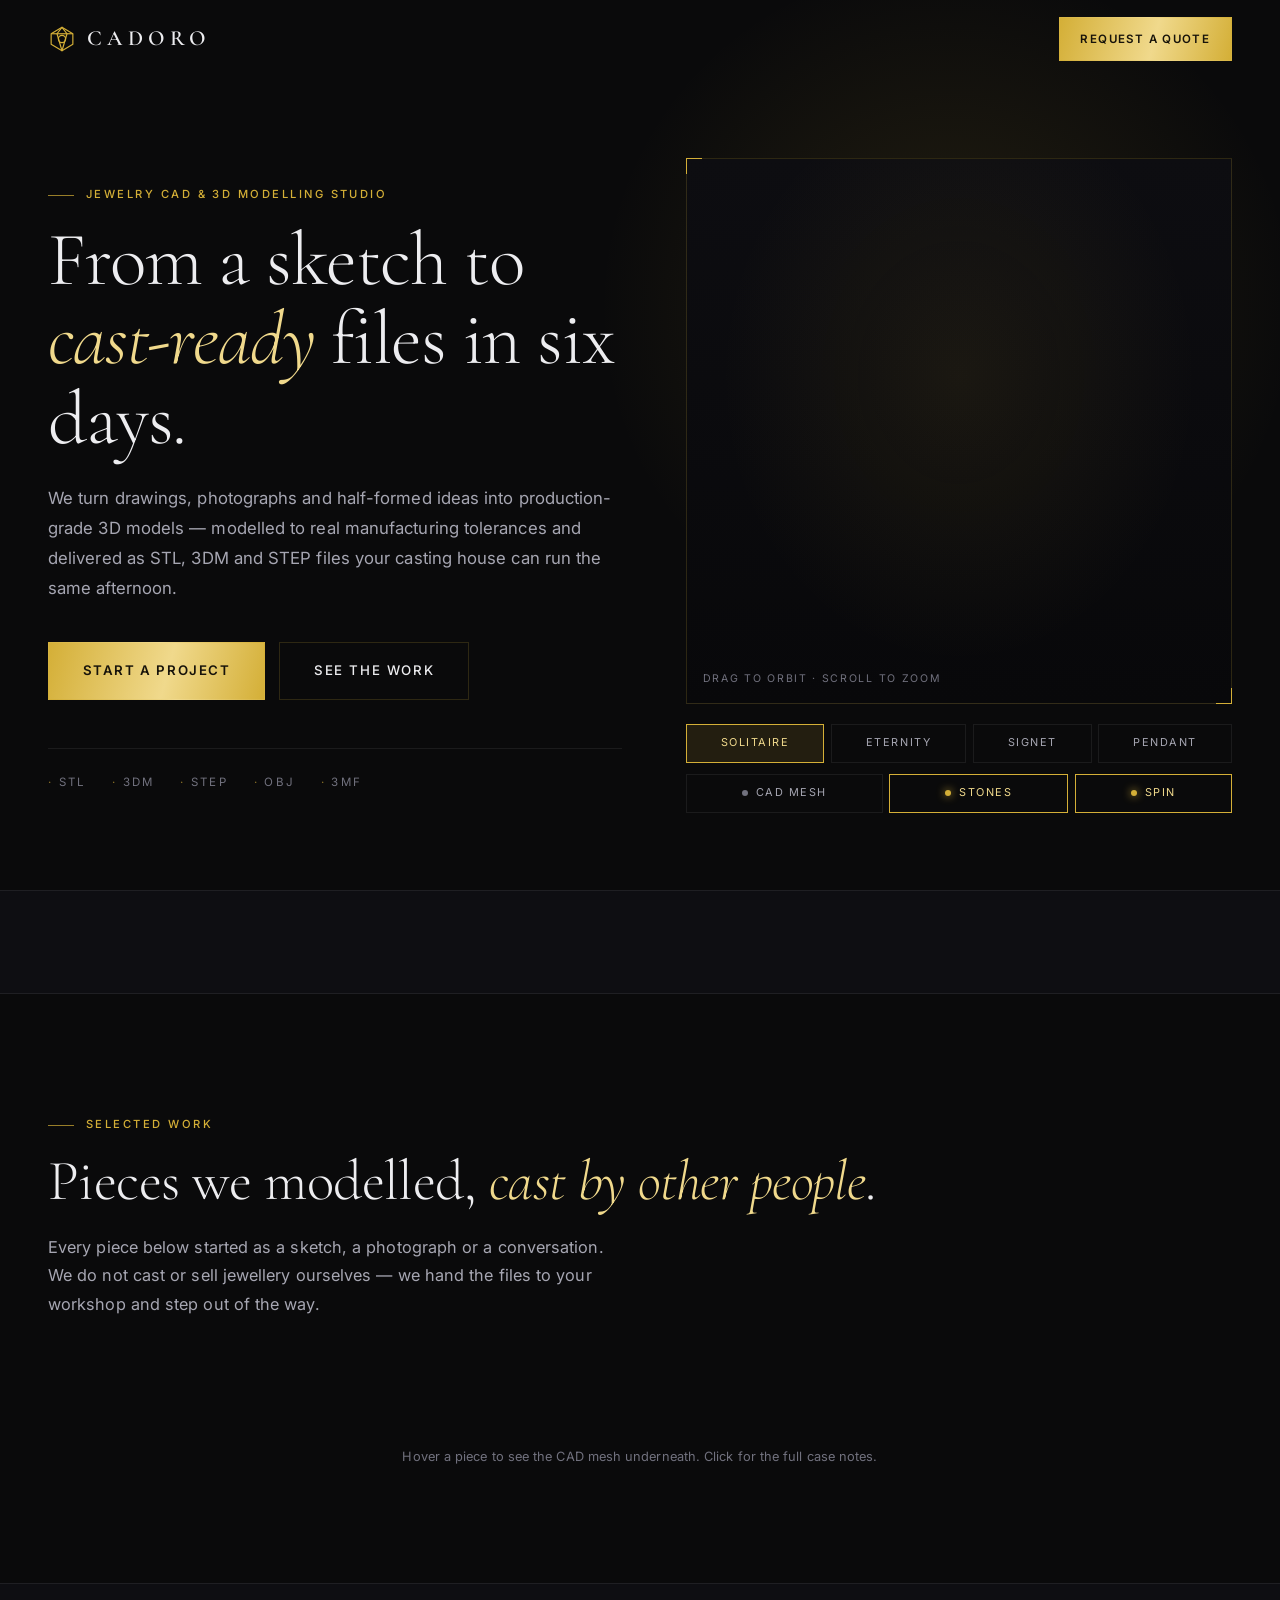
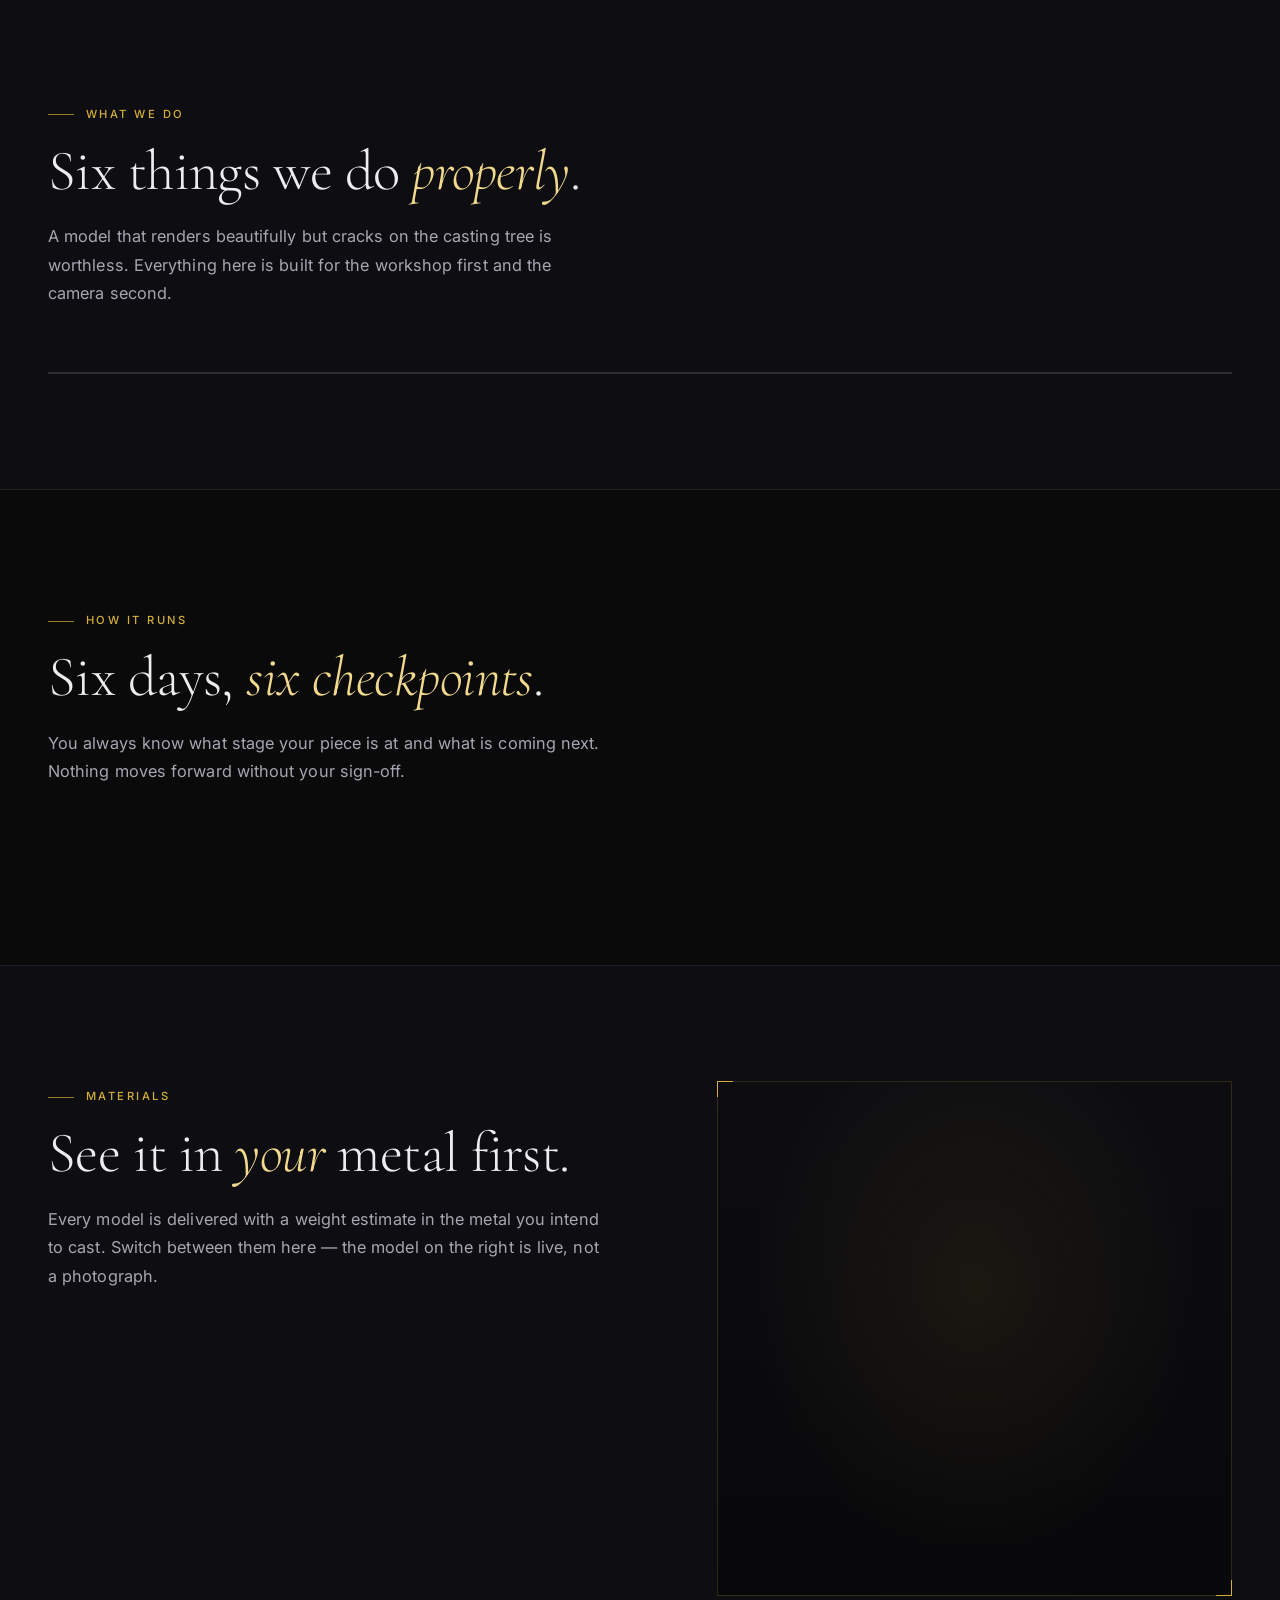
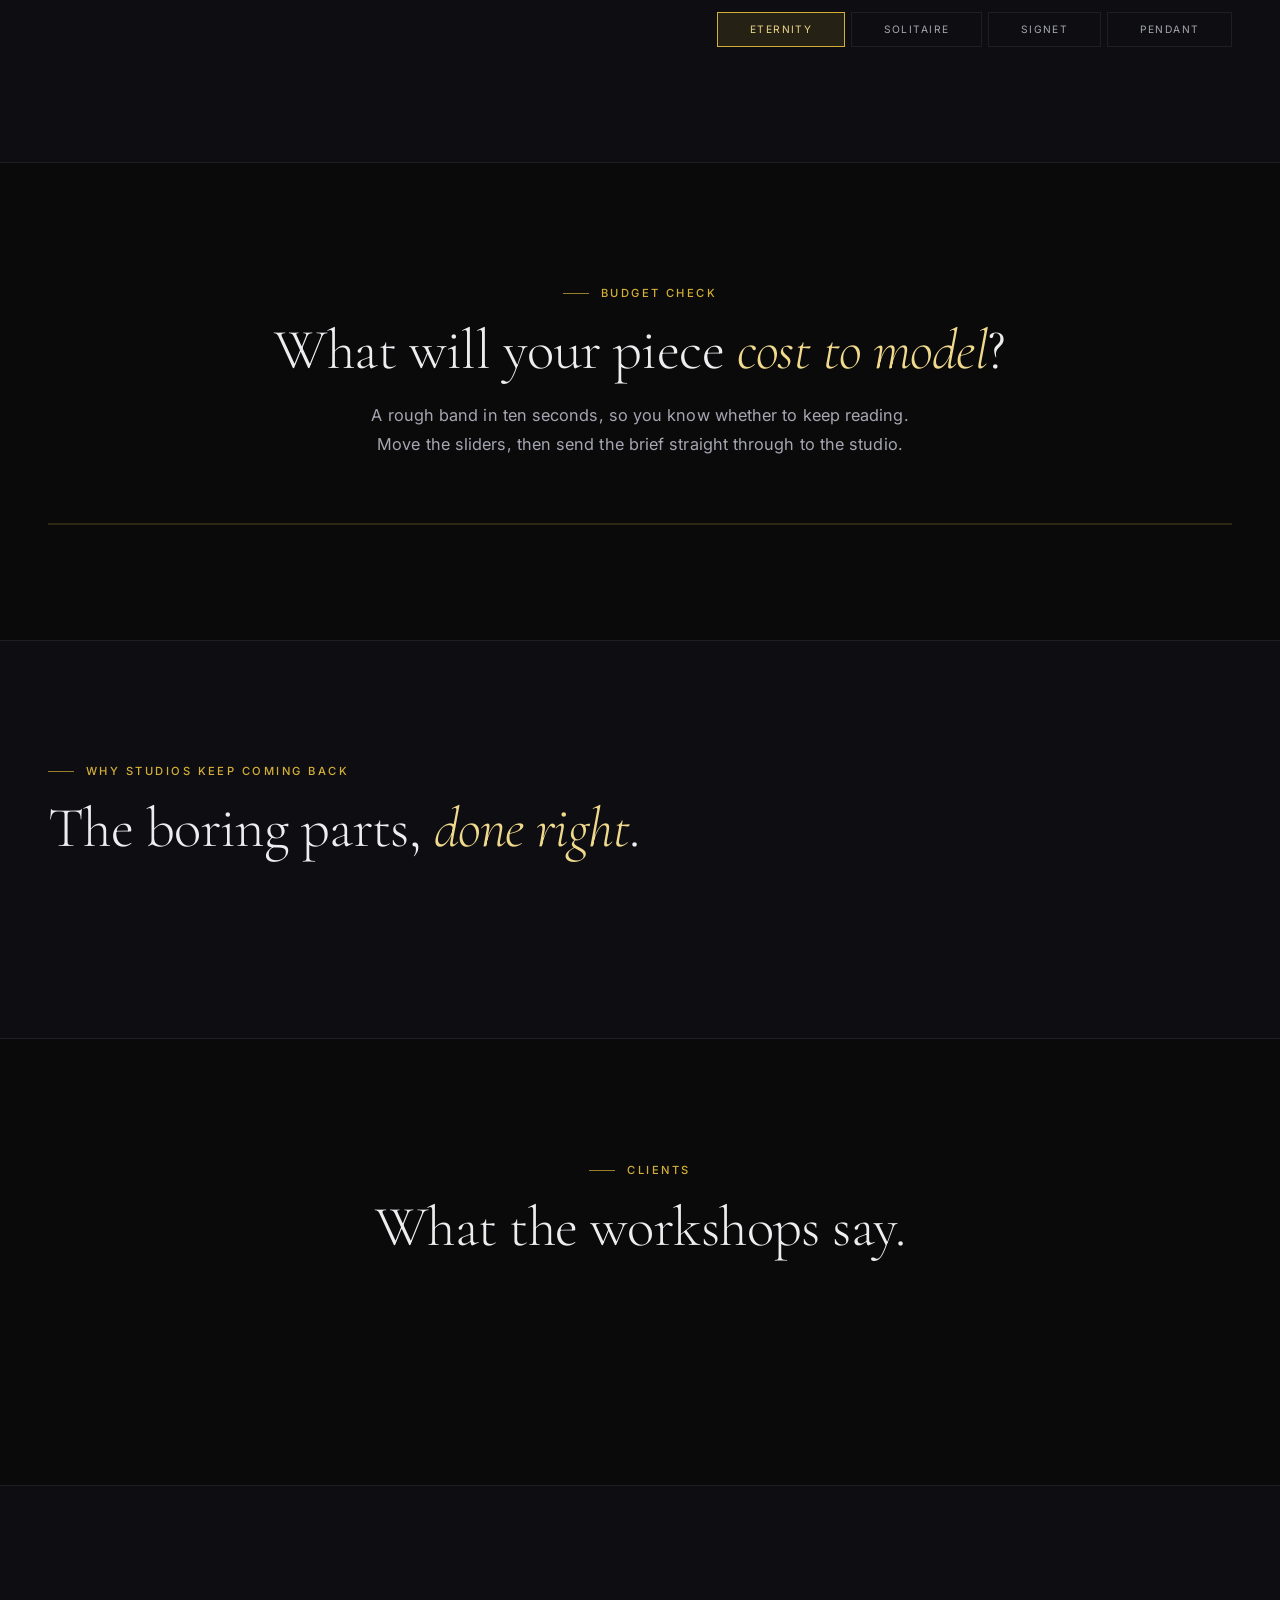
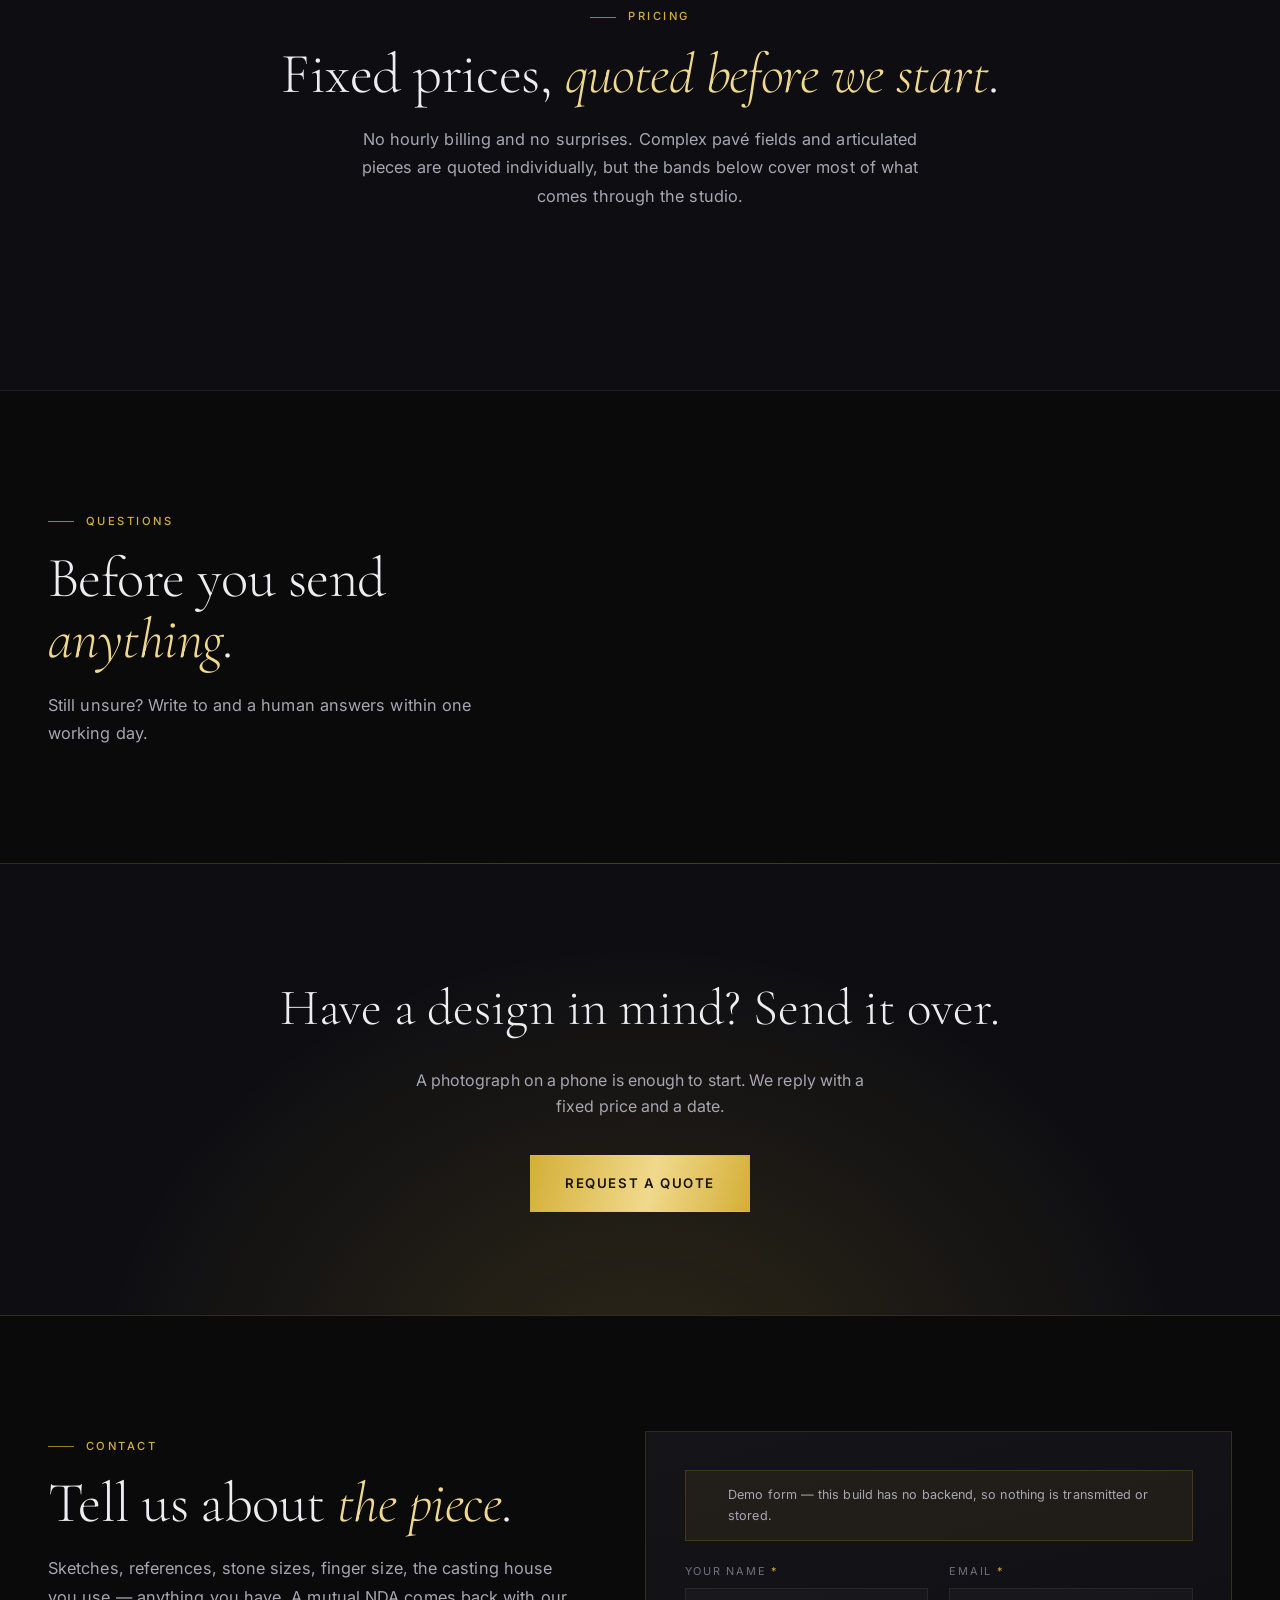
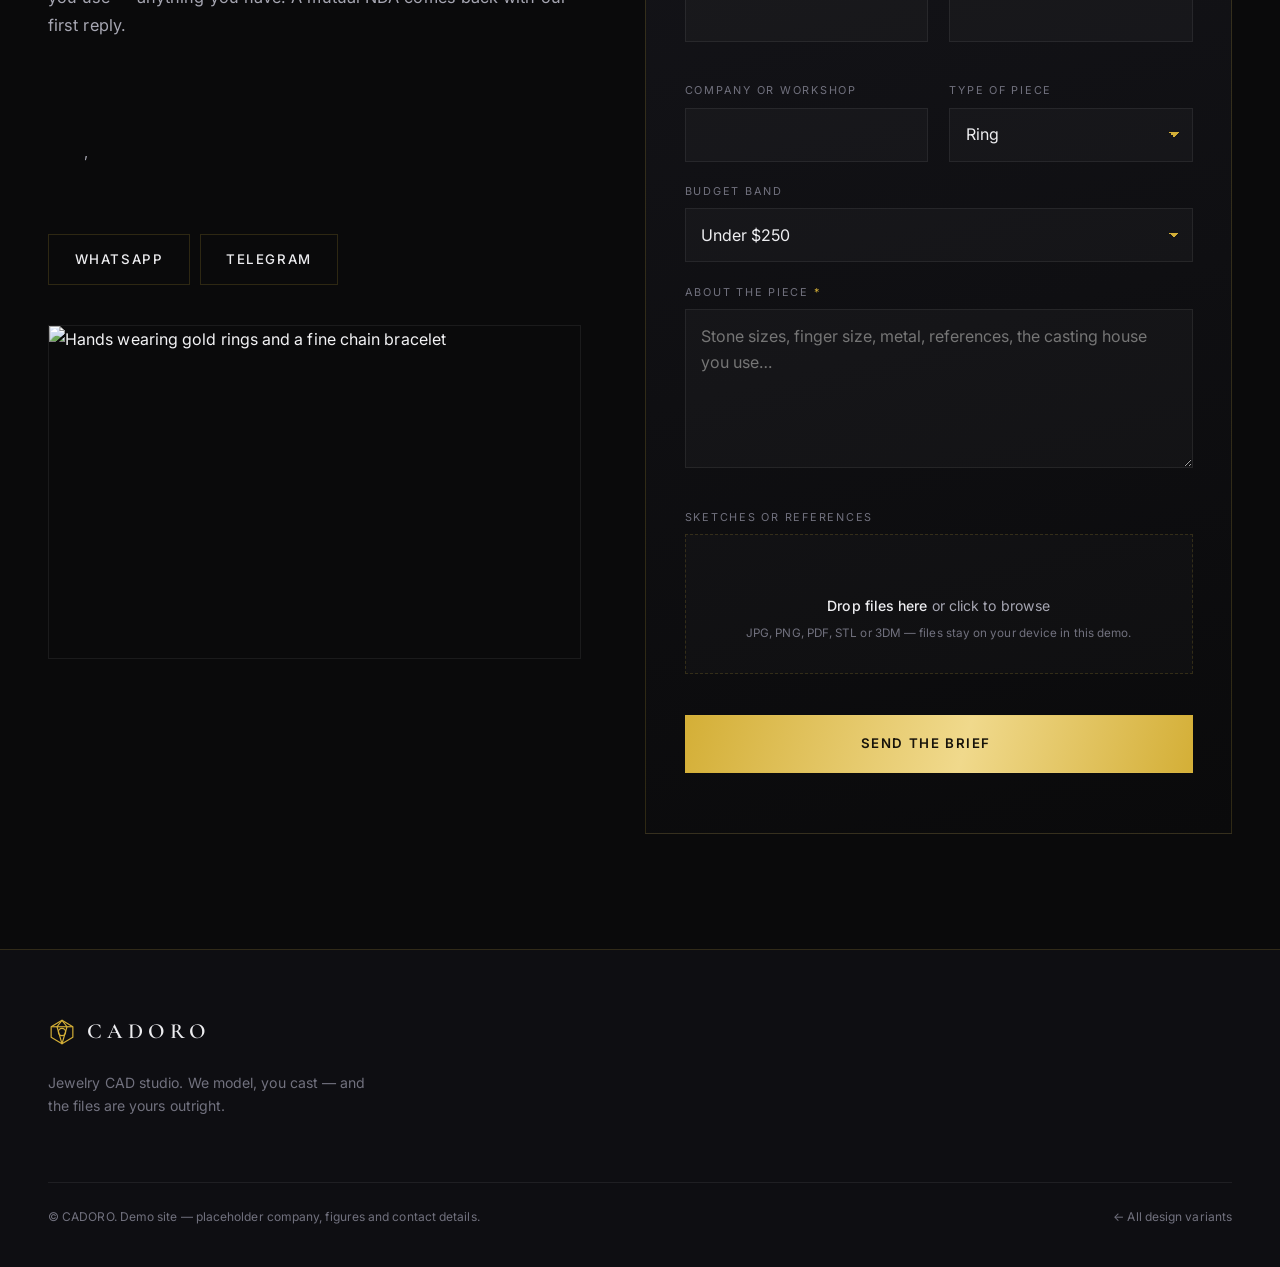
==== v1-dark-luxury/index.html @ 6911a093 "Add initial HTML structure and JavaScript for CADORO jewelry CAD studio site - Created index.html wi" ====
<!doctype html>
<html lang="en">
<head>
<meta charset="utf-8">
<meta name="viewport" content="width=device-width, initial-scale=1">
<title>CADORO — Jewelry CAD Studio | From sketch to cast-ready</title>
<meta name="description" content="CADORO is a jewelry CAD and 3D modelling studio. We turn sketches, photographs and ideas into production-grade models delivered as STL, 3DM and STEP files your casting house can run the same day.">
<meta name="theme-color" content="#0a0a0b">

<meta property="og:type" content="website">
<meta property="og:title" content="CADORO — Jewelry CAD Studio">
<meta property="og:description" content="Production-grade jewelry 3D models delivered as STL, 3DM and STEP. First render in 48 hours.">
<meta property="og:image" content="https://images.unsplash.com/photo-1605100804763-247f67b3557e?auto=format&fit=crop&w=1200&q=80">
<meta name="twitter:card" content="summary_large_image">

<link rel="preconnect" href="https://fonts.googleapis.com">
<link rel="preconnect" href="https://fonts.gstatic.com" crossorigin>
<link rel="preconnect" href="https://images.unsplash.com">
<link href="https://fonts.googleapis.com/css2?family=Cormorant+Garamond:ital,wght@0,300;0,400;0,600;1,400&family=Inter:wght@300;400;500;600&display=swap" rel="stylesheet">
<link rel="stylesheet" href="https://cdn.jsdelivr.net/npm/swiper@11.1.14/swiper-bundle.min.css">
<link rel="stylesheet" href="css/style.css">
<link rel="icon" href="data:image/svg+xml,<svg xmlns='http://www.w3.org/2000/svg' viewBox='0 0 32 32'><text y='26' font-size='26'>%F0%9F%92%8E</text></svg>">

<script type="importmap">
{ "imports": {
    "three": "https://cdn.jsdelivr.net/npm/three@0.169.0/build/three.module.js",
    "three/addons/": "https://cdn.jsdelivr.net/npm/three@0.169.0/examples/jsm/"
} }
</script>

<script type="application/ld+json">
{
  "@context": "https://schema.org",
  "@type": "Organization",
  "name": "CADORO",
  "description": "Jewelry CAD and 3D modelling studio producing cast-ready models for jewellers, brands and casting houses.",
  "foundingDate": "2016",
  "email": "studio@cadoro.example",
  "telephone": "+1-555-018-4420",
  "address": { "@type": "PostalAddress", "streetAddress": "Studio 4, 118 Goldsmith Row", "addressLocality": "Lisbon", "addressCountry": "PT" },
  "makesOffer": {
    "@type": "Offer",
    "itemOffered": {
      "@type": "Service",
      "name": "Jewelry CAD modelling",
      "serviceType": "3D modelling for jewellery manufacturing"
    }
  }
}
</script>
</head>
<body id="top">

<div class="preloader" aria-hidden="true">
  <div class="preloader-mark">
    <svg viewBox="0 0 32 32" aria-hidden="true"><use href="#gem-mark"></use></svg>
    <span>CADORO</span>
  </div>
</div>

<svg width="0" height="0" style="position:absolute" aria-hidden="true">
  <symbol id="gem-mark" viewBox="0 0 32 32" fill="none" stroke="currentColor" stroke-width="1.35" stroke-linejoin="round">
    <path d="M16 2.6 28.4 10v12L16 29.4 3.6 22V10Z"/>
    <path d="M16 2.6 21.7 10 16 29.4 10.3 10Z"/>
    <path d="M3.6 10h24.8"/>
    <circle cx="16" cy="16" r="4.15"/>
  </symbol>
</svg>

<a class="skip-link" href="#work">Skip to work</a>

<!-- ══════════════════════════════════════════════ header ── -->
<header class="site-header">
  <div class="shell header-inner">
    <a class="logo" href="#top" aria-label="CADORO — home">
      <svg class="logo-mark" viewBox="0 0 32 32" aria-hidden="true"><use href="#gem-mark"></use></svg>
      <span class="logo-text">CADORO</span>
    </a>
    <nav class="nav" data-render="nav" aria-label="Primary"></nav>
    <a class="btn btn--primary header-cta" href="#contact">Request a quote</a>
    <button class="nav-toggle" type="button" aria-expanded="false" aria-controls="nav-drawer">
      <span class="sr-only">Menu</span><span class="bar"></span><span class="bar"></span><span class="bar"></span>
    </button>
  </div>
  <div class="nav-drawer" id="nav-drawer">
    <nav data-render="nav-mobile" aria-label="Mobile"></nav>
    <a class="btn btn--primary" href="#contact">Request a quote</a>
  </div>
</header>

<main>

<!-- ══════════════════════════════════════════════ hero ── -->
<section class="hero">
  <div class="hero-glow" aria-hidden="true"></div>
  <div class="shell hero-inner">
    <div class="hero-copy">
      <span class="eyebrow">Jewelry CAD &amp; 3D modelling studio</span>
      <h1 class="hero-title">From a sketch to <em>cast-ready</em> files in six days.</h1>
      <p class="hero-lede">
        We turn drawings, photographs and half-formed ideas into production-grade 3D models —
        modelled to real manufacturing tolerances and delivered as STL, 3DM and STEP files your
        casting house can run the same afternoon.
      </p>
      <div class="hero-actions">
        <a class="btn btn--primary btn--lg" href="#contact">Start a project</a>
        <a class="btn btn--ghost btn--lg" href="#work">See the work</a>
      </div>
      <ul class="hero-formats" aria-label="Delivery formats">
        <li>STL</li><li>3DM</li><li>STEP</li><li>OBJ</li><li>3MF</li>
      </ul>
    </div>

    <div class="hero-stage">
      <div class="viewer" id="hero-viewer">
        <canvas id="hero-canvas" aria-label="Interactive 3D model of a jewellery piece. Drag to orbit."></canvas>
        <div class="viewer-fallback" hidden>
          <img src="https://images.unsplash.com/photo-1605100804763-247f67b3557e?auto=format&fit=crop&w=900&q=80" alt="Halo diamond ring rendered from a CADORO model">
          <p>Your browser has no WebGL support, so the interactive model is shown as a still render.</p>
        </div>
        <span class="viewer-hint">Drag to orbit · scroll to zoom</span>
      </div>

      <div class="vc">
        <div class="vc-group" role="group" aria-label="Choose a model">
          <button type="button" class="vc-btn is-active" data-model="solitaire">Solitaire</button>
          <button type="button" class="vc-btn" data-model="eternity">Eternity</button>
          <button type="button" class="vc-btn" data-model="signet">Signet</button>
          <button type="button" class="vc-btn" data-model="pendant">Pendant</button>
        </div>
        <div class="vc-group vc-group--toggles" role="group" aria-label="Display options">
          <button type="button" class="vc-toggle" data-toggle="wireframe" aria-pressed="false">CAD mesh</button>
          <button type="button" class="vc-toggle is-active" data-toggle="gems" aria-pressed="true">Stones</button>
          <button type="button" class="vc-toggle is-active" data-toggle="spin" aria-pressed="true">Spin</button>
        </div>
      </div>
    </div>
  </div>
</section>

<!-- ══════════════════════════════════════════════ trust bar ── -->
<section class="stats-band" aria-label="Studio at a glance">
  <div class="shell stats-grid" data-render="stats"></div>
</section>

<!-- ══════════════════════════════════════════════ work ── -->
<section class="section" id="work">
  <div class="shell">
    <header class="section-head">
      <span class="eyebrow">Selected work</span>
      <h2 class="section-title">Pieces we modelled, <em>cast by other people</em>.</h2>
      <p class="section-lede">
        Every piece below started as a sketch, a photograph or a conversation. We do not cast or
        sell jewellery ourselves — we hand the files to your workshop and step out of the way.
      </p>
    </header>

    <div class="filters" data-render="filters" role="group" aria-label="Filter work by category"></div>
    <div class="pf-grid" data-render="portfolio"></div>
    <p class="pf-note">Hover a piece to see the CAD mesh underneath. Click for the full case notes.</p>
  </div>
</section>

<!-- ══════════════════════════════════════════════ services ── -->
<section class="section section--alt" id="services">
  <div class="shell">
    <header class="section-head">
      <span class="eyebrow">What we do</span>
      <h2 class="section-title">Six things we do <em>properly</em>.</h2>
      <p class="section-lede">
        A model that renders beautifully but cracks on the casting tree is worthless. Everything
        here is built for the workshop first and the camera second.
      </p>
    </header>
    <div class="svc-grid" data-render="services"></div>
  </div>
</section>

<!-- ══════════════════════════════════════════════ process ── -->
<section class="section" id="process">
  <div class="shell">
    <header class="section-head">
      <span class="eyebrow">How it runs</span>
      <h2 class="section-title">Six days, <em>six checkpoints</em>.</h2>
      <p class="section-lede">
        You always know what stage your piece is at and what is coming next. Nothing moves forward
        without your sign-off.
      </p>
    </header>
    <ol class="steps" data-render="process"></ol>
  </div>
</section>

<!-- ══════════════════════════════════════════════ materials ── -->
<section class="section section--alt" id="materials">
  <div class="shell materials-inner">
    <div class="materials-copy">
      <span class="eyebrow">Materials</span>
      <h2 class="section-title">See it in <em>your</em> metal first.</h2>
      <p class="section-lede">
        Every model is delivered with a weight estimate in the metal you intend to cast. Switch
        between them here — the model on the right is live, not a photograph.
      </p>
      <div class="metals" data-render="metals" role="group" aria-label="Choose a metal"></div>
      <div class="cap-grid" data-render="capabilities"></div>
    </div>
    <div class="materials-stage">
      <div class="viewer viewer--square">
        <canvas id="materials-canvas" aria-label="Interactive 3D model showing the selected metal."></canvas>
        <div class="viewer-fallback" hidden>
          <img src="https://images.unsplash.com/photo-1608042314453-ae338d80c427?auto=format&fit=crop&w=900&q=80" alt="Gold rings set with cabochon stones">
          <p>WebGL is unavailable, so a still render is shown instead.</p>
        </div>
      </div>
      <div class="vc vc--compact">
        <div class="vc-group" role="group" aria-label="Choose a model">
          <button type="button" class="vc-btn is-active" data-model="eternity">Eternity</button>
          <button type="button" class="vc-btn" data-model="solitaire">Solitaire</button>
          <button type="button" class="vc-btn" data-model="signet">Signet</button>
          <button type="button" class="vc-btn" data-model="pendant">Pendant</button>
        </div>
      </div>
    </div>
  </div>
</section>

<!-- ══════════════════════════════════════════════ estimator ── -->
<section class="section" id="estimator">
  <div class="shell">
    <header class="section-head section-head--center">
      <span class="eyebrow">Budget check</span>
      <h2 class="section-title">What will your piece <em>cost to model</em>?</h2>
      <p class="section-lede">
        A rough band in ten seconds, so you know whether to keep reading. Move the sliders, then
        send the brief straight through to the studio.
      </p>
    </header>
    <div class="estimator" data-render="estimator"></div>
  </div>
</section>

<!-- ══════════════════════════════════════════════ why ── -->
<section class="section section--alt" id="why">
  <div class="shell">
    <header class="section-head">
      <span class="eyebrow">Why studios keep coming back</span>
      <h2 class="section-title">The boring parts, <em>done right</em>.</h2>
    </header>
    <div class="why-grid" data-render="why"></div>
  </div>
</section>

<!-- ══════════════════════════════════════════════ testimonials ── -->
<section class="section" id="clients">
  <div class="shell">
    <header class="section-head section-head--center">
      <span class="eyebrow">Clients</span>
      <h2 class="section-title">What the workshops say.</h2>
    </header>
    <div class="swiper tm-swiper">
      <div class="swiper-wrapper" data-render="testimonials"></div>
    </div>
    <div class="tm-dots"></div>
  </div>
</section>

<!-- ══════════════════════════════════════════════ pricing ── -->
<section class="section section--alt" id="pricing">
  <div class="shell">
    <header class="section-head section-head--center">
      <span class="eyebrow">Pricing</span>
      <h2 class="section-title">Fixed prices, <em>quoted before we start</em>.</h2>
      <p class="section-lede">
        No hourly billing and no surprises. Complex pavé fields and articulated pieces are quoted
        individually, but the bands below cover most of what comes through the studio.
      </p>
    </header>
    <div class="price-grid" data-render="pricing"></div>
  </div>
</section>

<!-- ══════════════════════════════════════════════ faq ── -->
<section class="section" id="faq">
  <div class="shell faq-inner">
    <header class="section-head">
      <span class="eyebrow">Questions</span>
      <h2 class="section-title">Before you send <em>anything</em>.</h2>
      <p class="section-lede">
        Still unsure? Write to
        <a data-brand-href="email" href="#"><span data-brand="email"></span></a>
        and a human answers within one working day.
      </p>
    </header>
    <div class="faq-list" data-render="faq"></div>
  </div>
</section>

<!-- ══════════════════════════════════════════════ cta ── -->
<section class="cta-band">
  <div class="shell cta-inner">
    <h2>Have a design in mind? Send it over.</h2>
    <p>A photograph on a phone is enough to start. We reply with a fixed price and a date.</p>
    <a class="btn btn--primary btn--lg" href="#contact">Request a quote</a>
  </div>
</section>

<!-- ══════════════════════════════════════════════ contact ── -->
<section class="section" id="contact">
  <div class="shell contact-inner">
    <div class="contact-copy">
      <span class="eyebrow">Contact</span>
      <h2 class="section-title">Tell us about <em>the piece</em>.</h2>
      <p class="section-lede">
        Sketches, references, stone sizes, finger size, the casting house you use — anything you
        have. A mutual NDA comes back with our first reply.
      </p>

      <ul class="contact-list">
        <li>
          <i data-lucide="mail" aria-hidden="true"></i>
          <a data-brand-href="email" href="#"><span data-brand="email"></span></a>
        </li>
        <li>
          <i data-lucide="phone" aria-hidden="true"></i>
          <a data-brand-href="phone" href="#"><span data-brand="phone"></span></a>
        </li>
        <li>
          <i data-lucide="map-pin" aria-hidden="true"></i>
          <span><span data-brand="address"></span>, <span data-brand="city"></span></span>
        </li>
        <li>
          <i data-lucide="clock" aria-hidden="true"></i>
          <span data-brand="hours"></span>
        </li>
      </ul>

      <div class="contact-quick">
        <a class="btn btn--ghost" data-brand-href="whatsapp" href="#">WhatsApp</a>
        <a class="btn btn--ghost" data-brand-href="telegram" href="#">Telegram</a>
      </div>

      <figure class="contact-photo">
        <img src="https://images.unsplash.com/photo-1596944924616-7b38e7cfac36?auto=format&fit=crop&w=1200&q=80"
             alt="Hands wearing gold rings and a fine chain bracelet" loading="lazy">
      </figure>
    </div>

    <form class="contact-form" id="contact-form" novalidate>
      <p class="form-demo">
        <i data-lucide="info" aria-hidden="true"></i>
        Demo form — this build has no backend, so nothing is transmitted or stored.
      </p>

      <div class="field-row">
        <label class="field">
          <span class="field-label">Your name <em>*</em></span>
          <input class="field-input" id="f-name" name="name" type="text" autocomplete="name" required>
          <span class="field-error" aria-live="polite"></span>
        </label>
        <label class="field">
          <span class="field-label">Email <em>*</em></span>
          <input class="field-input" id="f-email" name="email" type="email" autocomplete="email" required>
          <span class="field-error" aria-live="polite"></span>
        </label>
      </div>

      <div class="field-row">
        <label class="field">
          <span class="field-label">Company or workshop</span>
          <input class="field-input" id="f-company" name="company" type="text" autocomplete="organization">
        </label>
        <label class="field">
          <span class="field-label">Type of piece</span>
          <select class="field-input" id="f-type" name="type">
            <option>Ring</option><option>Pendant / charm</option><option>Earrings</option>
            <option>Bracelet / bangle</option><option>Matching set</option><option>Something else</option>
          </select>
        </label>
      </div>

      <label class="field">
        <span class="field-label">Budget band</span>
        <select class="field-input" id="f-budget" name="budget">
          <option>Under $250</option><option>$250 – $500</option><option>$500 – $1,000</option>
          <option>$1,000+</option><option>Not sure yet</option>
        </select>
      </label>

      <label class="field">
        <span class="field-label">About the piece <em>*</em></span>
        <textarea class="field-input" id="f-message" name="message" rows="5" required
                  placeholder="Stone sizes, finger size, metal, references, the casting house you use…"></textarea>
        <span class="field-error" aria-live="polite"></span>
      </label>

      <div class="field">
        <span class="field-label">Sketches or references</span>
        <div class="dropzone" id="f-drop" role="button" tabindex="0"
             aria-describedby="f-drop-help">
          <i data-lucide="upload" aria-hidden="true"></i>
          <span><strong>Drop files here</strong> or click to browse</span>
          <small id="f-drop-help">JPG, PNG, PDF, STL or 3DM — files stay on your device in this demo.</small>
        </div>
        <input type="file" id="f-file" multiple hidden>
        <ul class="filelist" id="f-filelist"></ul>
      </div>

      <button class="btn btn--primary btn--lg form-submit" id="form-submit" type="submit">
        <span>Send the brief</span>
        <i data-lucide="arrow-right" aria-hidden="true"></i>
      </button>
      <p class="form-status" id="form-status" role="status" tabindex="-1"></p>
    </form>
  </div>
</section>

</main>

<!-- ══════════════════════════════════════════════ footer ── -->
<footer class="site-footer">
  <div class="shell footer-inner">
    <div class="footer-brand">
      <a class="logo" href="#top" aria-label="CADORO — home">
        <svg class="logo-mark" viewBox="0 0 32 32" aria-hidden="true"><use href="#gem-mark"></use></svg>
        <span class="logo-text">CADORO</span>
      </a>
      <p>Jewelry CAD studio. We model, you cast — and the files are yours outright.</p>
      <div class="socials" data-render="socials"></div>
    </div>
    <nav class="footer-nav" data-render="footer-nav" aria-label="Footer"></nav>
    <div class="footer-contact">
      <a data-brand-href="email" href="#"><span data-brand="email"></span></a>
      <a data-brand-href="phone" href="#"><span data-brand="phone"></span></a>
      <span data-brand="city"></span>
    </div>
  </div>
  <div class="shell footer-legal">
    <span>© <span data-year></span> CADORO. Demo site — placeholder company, figures and contact details.</span>
    <a href="../index.html">← All design variants</a>
  </div>
</footer>

<script src="https://cdn.jsdelivr.net/npm/gsap@3.12.5/dist/gsap.min.js" defer></script>
<script src="https://cdn.jsdelivr.net/npm/gsap@3.12.5/dist/ScrollTrigger.min.js" defer></script>
<script src="https://cdn.jsdelivr.net/npm/lenis@1.1.13/dist/lenis.min.js" defer></script>
<script src="https://cdn.jsdelivr.net/npm/swiper@11.1.14/swiper-bundle.min.js" defer></script>
<script src="https://cdn.jsdelivr.net/npm/lucide@0.453.0/dist/umd/lucide.min.js" defer></script>
<script src="https://cdn.jsdelivr.net/npm/vanilla-tilt@1.8.1/dist/vanilla-tilt.min.js" defer></script>
<script type="module" src="js/main.js"></script>
</body>
</html>
---- v1-dark-luxury/css/style.css ----
/* ==========================================================================
   CADORO — V1 "Dark Luxury"
   Black ground, gold hairlines, Cormorant display over Inter.
   ========================================================================== */

:root {
  --bg:        #0a0a0b;
  --bg-alt:    #0e0e12;
  --surface:   #141419;
  --surface-2: #1b1b22;

  --gold:      #d4af37;
  --gold-lit:  #f0d98c;
  --gold-deep: #8a7128;

  --text:      #ededf0;
  --text-2:    #a6a6b2;
  --text-3:    #71717e;

  --line:      rgba(212, 175, 55, 0.18);
  --line-soft: rgba(255, 255, 255, 0.07);

  --shell:     1240px;
  --gutter:    clamp(1.25rem, 4vw, 3rem);
  --header-h:  78px;

  --serif: 'Cormorant Garamond', Georgia, 'Times New Roman', serif;
  --sans:  'Inter', system-ui, -apple-system, 'Segoe UI', sans-serif;

  --ease: cubic-bezier(0.22, 0.7, 0.28, 1);
}

/* ── reset ─────────────────────────────────────────────────────────────── */

*, *::before, *::after { box-sizing: border-box; }
html { -webkit-text-size-adjust: 100%; }
[hidden] { display: none !important; }

body {
  margin: 0;
  background: var(--bg);
  color: var(--text);
  font: 400 16px/1.65 var(--sans);
  letter-spacing: 0.005em;
  overflow-x: hidden;
}
body.nav-locked { overflow: hidden; }

img { max-width: 100%; display: block; }
a { color: inherit; text-decoration: none; }
button, input, select, textarea { font: inherit; color: inherit; }
ul, ol { margin: 0; padding: 0; list-style: none; }
h1, h2, h3, p, figure, blockquote { margin: 0; }

:focus-visible {
  outline: 2px solid var(--gold);
  outline-offset: 3px;
  border-radius: 2px;
}

.sr-only {
  position: absolute; width: 1px; height: 1px; overflow: hidden;
  clip: rect(0 0 0 0); clip-path: inset(50%); white-space: nowrap;
}

.skip-link {
  position: fixed; top: -100px; left: 1rem; z-index: 200;
  background: var(--gold); color: #16130a; padding: 0.7rem 1.1rem;
  font-size: 0.85rem; font-weight: 600; transition: top 0.2s;
}
.skip-link:focus { top: 1rem; }

.shell {
  width: min(var(--shell), 100% - var(--gutter) * 2);
  margin-inline: auto;
}

/* ── typography ────────────────────────────────────────────────────────── */

.eyebrow {
  display: inline-block;
  font-size: 0.7rem; font-weight: 500;
  letter-spacing: 0.22em; text-transform: uppercase;
  color: var(--gold);
  margin-bottom: 1.1rem;
}
.eyebrow::before {
  content: ''; display: inline-block;
  width: 26px; height: 1px; background: var(--gold);
  vertical-align: middle; margin-right: 0.75rem;
  opacity: 0.7;
}

.section-title {
  font-family: var(--serif);
  font-weight: 300;
  font-size: clamp(2.1rem, 4.6vw, 3.55rem);
  line-height: 1.08;
  letter-spacing: -0.01em;
}
.section-title em {
  font-style: italic;
  color: var(--gold-lit);
}

.section-lede {
  margin-top: 1.25rem;
  max-width: 56ch;
  color: var(--text-2);
  font-size: 1.02rem;
  line-height: 1.75;
}
.section-lede a { color: var(--gold); border-bottom: 1px solid var(--line); }

.section { padding: clamp(4.5rem, 9vw, 8.5rem) 0; scroll-margin-top: var(--header-h); }
.section--alt { background: var(--bg-alt); border-block: 1px solid var(--line-soft); }

.section-head { margin-bottom: clamp(2.5rem, 5vw, 4rem); }
.section-head--center { text-align: center; }
.section-head--center .section-lede { margin-inline: auto; }

/* ── buttons ───────────────────────────────────────────────────────────── */

.btn {
  display: inline-flex; align-items: center; justify-content: center; gap: 0.6rem;
  padding: 0.85rem 1.6rem;
  font-size: 0.83rem; font-weight: 500;
  letter-spacing: 0.12em; text-transform: uppercase;
  border: 1px solid transparent;
  cursor: pointer;
  transition: background 0.35s var(--ease), color 0.35s var(--ease),
              border-color 0.35s var(--ease), transform 0.35s var(--ease);
}
.btn--lg { padding: 1.05rem 2.1rem; }
.btn svg, .btn i { width: 1rem; height: 1rem; }

.btn--primary {
  background: linear-gradient(105deg, var(--gold) 0%, var(--gold-lit) 55%, var(--gold) 100%);
  color: #17130a;
  font-weight: 600;
}
.btn--primary:hover { transform: translateY(-2px); box-shadow: 0 12px 34px rgba(212, 175, 55, 0.22); }

.btn--ghost { border-color: var(--line); color: var(--text); }
.btn--ghost:hover { border-color: var(--gold); color: var(--gold-lit); background: rgba(212, 175, 55, 0.06); }

/* ── preloader ─────────────────────────────────────────────────────────── */

.preloader {
  position: fixed; inset: 0; z-index: 300;
  display: grid; place-items: center;
  background: var(--bg);
  transition: opacity 0.6s var(--ease), visibility 0.6s;
  /* Safety net: never trap the page behind the loader if a script fails. */
  animation: preloader-bail 0s linear 6s forwards;
}
@keyframes preloader-bail { to { opacity: 0; visibility: hidden; } }
.preloader.is-done { opacity: 0; visibility: hidden; }
.preloader-mark { display: grid; justify-items: center; gap: 1rem; color: var(--gold); }
.preloader-mark svg { width: 46px; height: 46px; animation: spin 2.4s linear infinite; }
.preloader-mark span {
  font-size: 0.72rem; letter-spacing: 0.42em; text-transform: uppercase;
  color: var(--text-3);
}
@keyframes spin { to { transform: rotate(360deg); } }

/* ── header ────────────────────────────────────────────────────────────── */

.site-header {
  position: fixed; inset-inline: 0; top: 0; z-index: 120;
  transition: background 0.4s var(--ease), border-color 0.4s var(--ease), backdrop-filter 0.4s;
  border-bottom: 1px solid transparent;
}
.site-header.is-stuck {
  background: rgba(10, 10, 11, 0.82);
  backdrop-filter: blur(14px) saturate(140%);
  border-bottom-color: var(--line-soft);
}
.header-inner {
  height: var(--header-h);
  display: flex; align-items: center; gap: 2rem;
}

.logo { display: inline-flex; align-items: center; gap: 0.7rem; color: var(--gold); }
.logo-mark { width: 28px; height: 28px; flex: none; }
.logo-text {
  font-family: var(--serif); font-size: 1.35rem; font-weight: 600;
  letter-spacing: 0.24em; color: var(--text);
}

.nav { display: flex; gap: 2rem; margin-left: auto; }
.nav-link {
  position: relative;
  font-size: 0.78rem; letter-spacing: 0.14em; text-transform: uppercase;
  color: var(--text-2); padding: 0.4rem 0;
  transition: color 0.3s;
}
.nav-link::after {
  content: ''; position: absolute; left: 0; bottom: 0;
  width: 0; height: 1px; background: var(--gold);
  transition: width 0.35s var(--ease);
}
.nav-link:hover, .nav-link.is-active { color: var(--gold-lit); }
.nav-link:hover::after, .nav-link.is-active::after { width: 100%; }

.header-cta { padding: 0.7rem 1.3rem; font-size: 0.72rem; }

.nav-toggle {
  display: none; width: 44px; height: 44px; margin-left: auto;
  background: none; border: 1px solid var(--line-soft); cursor: pointer;
  flex-direction: column; align-items: center; justify-content: center; gap: 5px;
}
.nav-toggle .bar { width: 18px; height: 1px; background: var(--text); transition: transform 0.3s, opacity 0.3s; }
.nav-toggle[aria-expanded="true"] .bar:nth-child(2) { transform: translateY(6px) rotate(45deg); }
.nav-toggle[aria-expanded="true"] .bar:nth-child(3) { opacity: 0; }
.nav-toggle[aria-expanded="true"] .bar:nth-child(4) { transform: translateY(-6px) rotate(-45deg); }

.nav-drawer {
  position: fixed; inset: var(--header-h) 0 auto 0;
  background: rgba(10, 10, 11, 0.97);
  backdrop-filter: blur(18px);
  border-bottom: 1px solid var(--line);
  display: grid; gap: 0.4rem;
  padding: 1.5rem var(--gutter) 2rem;
  transform: translateY(-120%);
  visibility: hidden;
  transition: transform 0.45s var(--ease), visibility 0.45s;
  max-height: calc(100dvh - var(--header-h)); overflow-y: auto;
}
.nav-drawer.is-open { transform: none; visibility: visible; }
.nav-drawer nav { display: grid; }
.nav-drawer .nav-link {
  font-family: var(--serif); font-size: 1.5rem; text-transform: none;
  letter-spacing: 0.02em; padding: 0.65rem 0;
  border-bottom: 1px solid var(--line-soft);
}
.nav-drawer .btn { margin-top: 1.25rem; }

/* ── hero ──────────────────────────────────────────────────────────────── */

.hero { position: relative; padding: calc(var(--header-h) + 5rem) 0 clamp(3rem, 6vw, 6rem); overflow: hidden; }
.hero-glow {
  position: absolute; top: -10%; right: -5%; width: 62vw; height: 62vw; max-width: 900px;
  background: radial-gradient(circle, rgba(212, 175, 55, 0.13) 0%, transparent 62%);
  pointer-events: none;
}
.hero-inner {
  position: relative;
  display: grid; grid-template-columns: 1.05fr 1fr;
  gap: clamp(2rem, 5vw, 4.5rem); align-items: center;
}

.hero-title {
  font-family: var(--serif); font-weight: 300;
  font-size: clamp(2.6rem, 6vw, 4.75rem);
  line-height: 1.04; letter-spacing: -0.015em;
}
.hero-title em { font-style: italic; color: var(--gold-lit); }

.hero-lede {
  margin-top: 1.6rem; max-width: 52ch;
  color: var(--text-2); font-size: 1.05rem; line-height: 1.78;
}
.hero-actions { display: flex; flex-wrap: wrap; gap: 0.9rem; margin-top: 2.4rem; }

.hero-formats {
  display: flex; flex-wrap: wrap; gap: 0.5rem 1.6rem;
  margin-top: 3rem; padding-top: 1.5rem;
  border-top: 1px solid var(--line-soft);
  font-size: 0.72rem; letter-spacing: 0.2em; color: var(--text-3);
}
.hero-formats li::before { content: '· '; color: var(--gold-deep); }

/* viewer */
.hero-stage { display: grid; gap: 1.2rem; }

.viewer {
  position: relative;
  aspect-ratio: 1 / 1;
  border: 1px solid var(--line);
  background:
    radial-gradient(ellipse at 50% 40%, rgba(212, 175, 55, 0.08), transparent 62%),
    linear-gradient(180deg, #0d0d11, #08080a);
}
.viewer--square { aspect-ratio: 1 / 1; }
.viewer canvas { width: 100%; height: 100%; display: block; cursor: grab; }
.viewer canvas:active { cursor: grabbing; }

.viewer::before, .viewer::after {
  content: ''; position: absolute; width: 16px; height: 16px;
  border: 1px solid var(--gold); pointer-events: none;
}
.viewer::before { top: -1px; left: -1px; border-right: 0; border-bottom: 0; }
.viewer::after  { bottom: -1px; right: -1px; border-left: 0; border-top: 0; }

.viewer-hint {
  position: absolute; left: 1rem; bottom: 1rem;
  font-size: 0.66rem; letter-spacing: 0.16em; text-transform: uppercase;
  color: var(--text-3); pointer-events: none;
}
.viewer-fallback { position: absolute; inset: 0; display: grid; }
.viewer-fallback img { width: 100%; height: 100%; object-fit: cover; opacity: 0.9; }
.viewer-fallback p {
  position: absolute; inset: auto 0 0 0; padding: 0.9rem 1rem;
  background: rgba(10, 10, 11, 0.86); font-size: 0.78rem; color: var(--text-2);
}

.vc { display: grid; gap: 0.7rem; }
.vc-group { display: flex; flex-wrap: wrap; gap: 0.4rem; }
.vc-btn, .vc-toggle {
  flex: 1 1 auto;
  padding: 0.6rem 0.9rem;
  background: transparent; border: 1px solid var(--line-soft);
  color: var(--text-2); cursor: pointer;
  font-size: 0.68rem; letter-spacing: 0.14em; text-transform: uppercase;
  transition: all 0.3s var(--ease);
}
.vc-btn:hover, .vc-toggle:hover { border-color: var(--gold); color: var(--gold-lit); }
.vc-btn.is-active { background: rgba(212, 175, 55, 0.12); border-color: var(--gold); color: var(--gold-lit); }
.vc-toggle.is-active { border-color: var(--gold); color: var(--gold-lit); }
.vc-toggle::before {
  content: ''; display: inline-block; width: 6px; height: 6px;
  margin-right: 0.5rem; border-radius: 50%;
  background: var(--text-3); vertical-align: middle;
  transition: background 0.3s;
}
.vc-toggle.is-active::before { background: var(--gold); box-shadow: 0 0 8px var(--gold); }
.vc--compact .vc-btn { font-size: 0.64rem; padding: 0.5rem 0.7rem; }

/* ── stats band ────────────────────────────────────────────────────────── */

.stats-band { border-block: 1px solid var(--line-soft); background: var(--bg-alt); }
.stats-grid {
  display: grid; grid-template-columns: repeat(4, 1fr);
  padding: clamp(2rem, 4vw, 3.25rem) 0;
}
.stat { text-align: center; padding-inline: 1rem; }
.stat + .stat { border-left: 1px solid var(--line-soft); }
.stat-value {
  font-family: var(--serif); font-size: clamp(2rem, 4vw, 3rem);
  font-weight: 400; color: var(--gold-lit); line-height: 1;
}
.stat-label {
  margin-top: 0.6rem; font-size: 0.7rem;
  letter-spacing: 0.16em; text-transform: uppercase; color: var(--text-3);
}

/* ── portfolio ─────────────────────────────────────────────────────────── */

.filters { display: flex; flex-wrap: wrap; gap: 0.4rem; margin-bottom: 2rem; }
.filter-btn {
  padding: 0.6rem 1.15rem; background: none;
  border: 1px solid var(--line-soft); color: var(--text-2); cursor: pointer;
  font-size: 0.7rem; letter-spacing: 0.14em; text-transform: uppercase;
  transition: all 0.3s var(--ease);
}
.filter-btn:hover { border-color: var(--gold); color: var(--gold-lit); }
.filter-btn.is-active { background: var(--gold); border-color: var(--gold); color: #17130a; font-weight: 600; }

.pf-grid { display: grid; grid-template-columns: repeat(4, 1fr); gap: 1.1rem; }
.pf-item {
  display: grid; gap: 0.85rem;
  padding: 0; background: none; border: 0; cursor: pointer; text-align: left;
}
.pf-item.is-hidden { display: none; }

.pf-media {
  position: relative; display: block;
  aspect-ratio: 1 / 1; overflow: hidden;
  border: 1px solid var(--line-soft);
  background: var(--surface);
}
.pf-img {
  width: 100%; height: 100%; object-fit: cover;
  transition: transform 0.75s var(--ease), filter 0.5s var(--ease);
}
.pf-mesh {
  position: absolute; inset: 0; opacity: 0; mix-blend-mode: screen;
  transition: opacity 0.45s var(--ease);
  background-image:
    repeating-linear-gradient(58deg,  rgba(212,175,55,.65) 0 1px, transparent 1px 15px),
    repeating-linear-gradient(-58deg, rgba(212,175,55,.65) 0 1px, transparent 1px 15px),
    repeating-linear-gradient(0deg,   rgba(212,175,55,.32) 0 1px, transparent 1px 15px);
}
.pf-badge {
  position: absolute; left: 0.7rem; top: 0.7rem;
  padding: 0.28rem 0.55rem;
  background: rgba(10, 10, 11, 0.78);
  border: 1px solid var(--line);
  font-size: 0.6rem; letter-spacing: 0.1em; color: var(--gold);
  opacity: 0; transform: translateY(-6px);
  transition: all 0.4s var(--ease);
}
.pf-item:hover .pf-img,
.pf-item:focus-visible .pf-img { transform: scale(1.05); filter: grayscale(0.9) contrast(1.2) brightness(0.5); }
.pf-item:hover .pf-mesh,
.pf-item:focus-visible .pf-mesh { opacity: 1; }
.pf-item:hover .pf-badge,
.pf-item:focus-visible .pf-badge { opacity: 1; transform: none; }
.pf-item:hover .pf-media { border-color: var(--gold); }

.pf-info { display: grid; gap: 0.2rem; }
.pf-title { font-family: var(--serif); font-size: 1.2rem; color: var(--text); }
.pf-spec { font-size: 0.73rem; letter-spacing: 0.06em; color: var(--text-3); }
.pf-note { margin-top: 2rem; font-size: 0.8rem; color: var(--text-3); text-align: center; }

/* ── services ──────────────────────────────────────────────────────────── */

.svc-grid { display: grid; grid-template-columns: repeat(3, 1fr); gap: 1px; background: var(--line-soft); border: 1px solid var(--line-soft); }
.svc-card {
  display: grid; align-content: start; gap: 1rem;
  padding: clamp(1.75rem, 3vw, 2.6rem);
  background: var(--bg);
  transition: background 0.4s var(--ease);
}
.svc-card:hover { background: var(--surface); }
.svc-icon {
  display: grid; place-items: center; width: 46px; height: 46px;
  border: 1px solid var(--line); color: var(--gold);
}
.svc-icon i { width: 20px; height: 20px; }
.svc-title { font-family: var(--serif); font-size: 1.5rem; font-weight: 400; }
.svc-text { color: var(--text-2); font-size: 0.94rem; line-height: 1.72; }
.svc-meta {
  font-size: 0.66rem; letter-spacing: 0.16em; text-transform: uppercase;
  color: var(--gold-deep); padding-top: 0.5rem; border-top: 1px solid var(--line-soft);
}

/* ── process ───────────────────────────────────────────────────────────── */

.steps { display: grid; grid-template-columns: repeat(3, 1fr); gap: clamp(1.5rem, 3vw, 2.75rem); counter-reset: step; }
.step { position: relative; padding-top: 2.2rem; border-top: 1px solid var(--line-soft); }
.step-num {
  position: absolute; top: -0.75rem; left: 0;
  font-family: var(--serif); font-size: 2.6rem; color: rgba(212, 175, 55, 0.22);
  line-height: 1;
}
.step-day {
  display: block; font-size: 0.66rem; letter-spacing: 0.2em;
  text-transform: uppercase; color: var(--gold); margin-bottom: 0.55rem;
}
.step-title { font-family: var(--serif); font-size: 1.5rem; font-weight: 400; margin-bottom: 0.6rem; }
.step-text { color: var(--text-2); font-size: 0.93rem; line-height: 1.72; }

/* ── materials ─────────────────────────────────────────────────────────── */

.materials-inner {
  display: grid; grid-template-columns: 1fr 0.85fr;
  gap: clamp(2rem, 5vw, 4.5rem); align-items: start;
}
.metals { display: flex; flex-wrap: wrap; gap: 0.5rem; margin: 2rem 0 2.75rem; }
.metal-btn {
  display: inline-flex; align-items: center; gap: 0.6rem;
  padding: 0.6rem 1rem;
  background: none; border: 1px solid var(--line-soft); cursor: pointer;
  color: var(--text-2); transition: all 0.3s var(--ease);
}
.metal-btn:hover { border-color: var(--gold); color: var(--text); }
.metal-btn.is-active { border-color: var(--gold); background: rgba(212, 175, 55, 0.08); color: var(--text); }
.metal-dot {
  width: 15px; height: 15px; border-radius: 50%;
  background: var(--metal); box-shadow: inset 0 -3px 5px rgba(0,0,0,.35), 0 0 0 1px rgba(255,255,255,.14);
}
.metal-name { font-size: 0.82rem; }
.metal-code { font-size: 0.63rem; letter-spacing: 0.12em; color: var(--text-3); }

.cap-grid { display: grid; grid-template-columns: repeat(3, 1fr); gap: 1.75rem; }
.cap-title {
  font-size: 0.68rem; letter-spacing: 0.18em; text-transform: uppercase;
  color: var(--gold); margin-bottom: 0.9rem; padding-bottom: 0.6rem;
  border-bottom: 1px solid var(--line-soft);
}
.cap-list { display: grid; gap: 0.5rem; font-size: 0.84rem; color: var(--text-2); }
.cap-list li::before { content: '—'; color: var(--gold-deep); margin-right: 0.5rem; }

.materials-stage { display: grid; gap: 1rem; position: sticky; top: calc(var(--header-h) + 2rem); }

/* ── estimator ─────────────────────────────────────────────────────────── */

.estimator {
  display: grid; grid-template-columns: 1.15fr 1fr;
  border: 1px solid var(--line);
  background: linear-gradient(160deg, var(--surface), var(--bg));
}
.est-controls { display: grid; gap: 1.35rem; padding: clamp(1.75rem, 3vw, 2.75rem); }
.est-result {
  display: grid; align-content: start; gap: 1rem;
  padding: clamp(1.75rem, 3vw, 2.75rem);
  border-left: 1px solid var(--line);
  background: rgba(212, 175, 55, 0.035);
}
.est-row { display: flex; align-items: baseline; justify-content: space-between; gap: 1rem; padding-bottom: 0.85rem; border-bottom: 1px solid var(--line-soft); }
.est-key { font-size: 0.7rem; letter-spacing: 0.16em; text-transform: uppercase; color: var(--text-3); }
.est-val { font-family: var(--serif); font-size: clamp(1.35rem, 2.4vw, 1.9rem); color: var(--gold-lit); }
.est-note { font-size: 0.78rem; color: var(--text-3); line-height: 1.65; }
.est-send { width: 100%; margin-top: 0.5rem; }

.field { display: grid; gap: 0.45rem; }
.field-label { font-size: 0.68rem; letter-spacing: 0.16em; text-transform: uppercase; color: var(--text-3); }
.field-label em { color: var(--gold); font-style: normal; }
.field-input {
  width: 100%; padding: 0.8rem 0.95rem;
  background: rgba(255, 255, 255, 0.025);
  border: 1px solid var(--line-soft); color: var(--text);
  transition: border-color 0.3s, background 0.3s;
}
.field-input:focus { border-color: var(--gold); background: rgba(212, 175, 55, 0.05); outline: none; }
select.field-input { appearance: none; background-image: linear-gradient(45deg, transparent 50%, var(--gold) 50%), linear-gradient(135deg, var(--gold) 50%, transparent 50%); background-position: calc(100% - 18px) 50%, calc(100% - 13px) 50%; background-size: 5px 5px, 5px 5px; background-repeat: no-repeat; padding-right: 2.4rem; }
select.field-input option { background: var(--surface); }
textarea.field-input { resize: vertical; min-height: 120px; }

.field--range output { color: var(--gold-lit); font-weight: 600; }
.field-range { width: 100%; appearance: none; height: 2px; background: var(--line-soft); cursor: pointer; }
.field-range::-webkit-slider-thumb {
  appearance: none; width: 18px; height: 18px; border-radius: 50%;
  background: var(--gold); border: 0; cursor: grab; box-shadow: 0 0 12px rgba(212,175,55,.5);
}
.field-range::-moz-range-thumb { width: 18px; height: 18px; border-radius: 50%; background: var(--gold); border: 0; }

/* ── why ───────────────────────────────────────────────────────────────── */

.why-grid { display: grid; grid-template-columns: repeat(4, 1fr); gap: clamp(1.25rem, 2.5vw, 2rem); }
.why-card { display: grid; align-content: start; gap: 0.85rem; padding: 1.85rem 1.5rem; border: 1px solid var(--line-soft); background: var(--bg); }
.why-icon { color: var(--gold); }
.why-icon i { width: 24px; height: 24px; }
.why-title { font-family: var(--serif); font-size: 1.32rem; font-weight: 400; }
.why-text { font-size: 0.89rem; color: var(--text-2); line-height: 1.7; }

/* ── testimonials ──────────────────────────────────────────────────────── */

.tm-swiper { padding-bottom: 1rem; }
.tm-card {
  display: grid; align-content: start; gap: 1.1rem; height: 100%;
  padding: 2.2rem 1.9rem; border: 1px solid var(--line-soft);
  background: linear-gradient(165deg, var(--surface), var(--bg));
}
.tm-mark { color: var(--gold-deep); }
.tm-mark i { width: 26px; height: 26px; }
.tm-quote { font-family: var(--serif); font-size: 1.2rem; line-height: 1.6; color: var(--text); font-style: italic; }
.tm-by { display: grid; gap: 0.15rem; padding-top: 1rem; border-top: 1px solid var(--line-soft); }
.tm-name { font-size: 0.9rem; color: var(--gold-lit); }
.tm-role { font-size: 0.73rem; color: var(--text-3); }
.tm-dots { display: flex; justify-content: center; gap: 0.5rem; margin-top: 2rem; }
.tm-dots .swiper-pagination-bullet { width: 24px; height: 2px; border-radius: 0; background: var(--line-soft); opacity: 1; }
.tm-dots .swiper-pagination-bullet-active { background: var(--gold); }

/* ── pricing ───────────────────────────────────────────────────────────── */

.price-grid { display: grid; grid-template-columns: repeat(3, 1fr); gap: 1.25rem; align-items: start; }
.price-card {
  position: relative; display: grid; align-content: start; gap: 1rem;
  padding: 2.3rem 1.9rem; border: 1px solid var(--line-soft); background: var(--bg);
}
.price-card--featured { border-color: var(--gold); background: linear-gradient(170deg, rgba(212,175,55,.07), transparent 60%); }
.price-flag {
  position: absolute; top: -1px; right: -1px;
  padding: 0.35rem 0.8rem; background: var(--gold); color: #17130a;
  font-size: 0.6rem; letter-spacing: 0.14em; text-transform: uppercase; font-weight: 600;
}
.price-name { font-family: var(--serif); font-size: 1.85rem; font-weight: 400; }
.price-blurb { font-size: 0.87rem; color: var(--text-2); line-height: 1.65; }
.price-value { display: flex; align-items: baseline; flex-wrap: wrap; gap: 0.45rem; padding: 0.75rem 0; border-block: 1px solid var(--line-soft); }
.price-from { font-size: 0.68rem; letter-spacing: 0.16em; text-transform: uppercase; color: var(--text-3); }
.price-num { font-family: var(--serif); font-size: 2.6rem; color: var(--gold-lit); line-height: 1; }
.price-unit { font-size: 0.75rem; color: var(--text-3); }
.price-list { display: grid; gap: 0.6rem; font-size: 0.87rem; color: var(--text-2); }
.price-list li { display: grid; grid-template-columns: 18px 1fr; gap: 0.6rem; align-items: start; }
.price-list i { width: 14px; height: 14px; color: var(--gold); margin-top: 0.32rem; }
.price-cta { margin-top: 0.75rem; }

/* ── faq ───────────────────────────────────────────────────────────────── */

.faq-inner { display: grid; grid-template-columns: 0.85fr 1.15fr; gap: clamp(2rem, 5vw, 4.5rem); align-items: start; }
.faq-inner .section-head { margin-bottom: 0; position: sticky; top: calc(var(--header-h) + 2rem); }
.faq-list { display: grid; }
.faq-item { border-bottom: 1px solid var(--line-soft); }
.faq-item h3 { margin: 0; font: inherit; }
.faq-q {
  display: flex; align-items: center; justify-content: space-between; gap: 1.5rem;
  width: 100%; padding: 1.4rem 0; background: none; border: 0; cursor: pointer;
  text-align: left; color: var(--text);
  font-family: var(--serif); font-size: 1.25rem;
  transition: color 0.3s;
}
.faq-q:hover { color: var(--gold-lit); }
.faq-q i { width: 18px; height: 18px; flex: none; color: var(--gold); transition: transform 0.35s var(--ease); }
.faq-item.is-open .faq-q { color: var(--gold-lit); }
.faq-item.is-open .faq-q i { transform: rotate(135deg); }
.faq-a { padding-bottom: 1.5rem; color: var(--text-2); font-size: 0.94rem; line-height: 1.78; max-width: 62ch; }

/* ── cta band ──────────────────────────────────────────────────────────── */

.cta-band {
  padding: clamp(4rem, 8vw, 7rem) 0;
  background:
    radial-gradient(ellipse at 50% 120%, rgba(212, 175, 55, 0.16), transparent 60%),
    var(--bg-alt);
  border-block: 1px solid var(--line);
  text-align: center;
}
.cta-inner h2 { font-family: var(--serif); font-weight: 300; font-size: clamp(2rem, 4.5vw, 3.2rem); }
.cta-inner p { margin: 1rem auto 2.2rem; max-width: 46ch; color: var(--text-2); }

/* ── contact ───────────────────────────────────────────────────────────── */

.contact-inner { display: grid; grid-template-columns: 1fr 1.1fr; gap: clamp(2rem, 5vw, 4.5rem); align-items: start; }

.contact-list { display: grid; gap: 1rem; margin: 2.2rem 0; }
.contact-list li { display: grid; grid-template-columns: 22px 1fr; gap: 0.9rem; align-items: center; color: var(--text-2); font-size: 0.94rem; }
.contact-list i { width: 17px; height: 17px; color: var(--gold); }
.contact-list a:hover { color: var(--gold-lit); }
.contact-quick { display: flex; gap: 0.6rem; }
.contact-photo { margin-top: 2.5rem; border: 1px solid var(--line-soft); }
.contact-photo img { aspect-ratio: 16 / 10; object-fit: cover; filter: grayscale(0.35) contrast(1.05); }

.contact-form {
  display: grid; gap: 1.35rem;
  padding: clamp(1.75rem, 3vw, 2.75rem);
  border: 1px solid var(--line); background: linear-gradient(165deg, var(--surface), var(--bg));
}
.form-demo {
  display: flex; align-items: flex-start; gap: 0.65rem;
  padding: 0.85rem 1rem; background: rgba(212, 175, 55, 0.07);
  border: 1px solid var(--line); font-size: 0.79rem; color: var(--text-2);
}
.form-demo i { width: 16px; height: 16px; color: var(--gold); flex: none; margin-top: 0.15rem; }
.field-row { display: grid; grid-template-columns: 1fr 1fr; gap: 1.35rem; }
.field-error { font-size: 0.74rem; color: #ff8f7a; min-height: 1em; }
.field.has-error .field-input { border-color: #ff8f7a; }

.dropzone {
  display: grid; justify-items: center; gap: 0.4rem;
  padding: 1.9rem 1rem; text-align: center; cursor: pointer;
  border: 1px dashed var(--line); background: rgba(255, 255, 255, 0.015);
  transition: all 0.3s var(--ease);
}
.dropzone:hover, .dropzone.is-over { border-color: var(--gold); background: rgba(212, 175, 55, 0.07); }
.dropzone i { width: 22px; height: 22px; color: var(--gold); }
.dropzone span { font-size: 0.88rem; color: var(--text-2); }
.dropzone strong { color: var(--text); font-weight: 500; }
.dropzone small { font-size: 0.73rem; color: var(--text-3); }

.filelist { display: grid; gap: 0.4rem; margin-top: 0.75rem; }
.filelist li { display: grid; grid-template-columns: 18px 1fr auto; gap: 0.6rem; align-items: center; font-size: 0.8rem; color: var(--text-2); }
.filelist i { width: 14px; height: 14px; color: var(--gold); }
.filelist em { font-style: normal; color: var(--text-3); font-size: 0.73rem; }

.form-submit.is-loading { opacity: 0.6; pointer-events: none; }
.form-status { font-size: 0.86rem; line-height: 1.65; }
.form-status.is-error { color: #ff8f7a; }
.form-status.is-pending { color: var(--text-3); }
.form-status.is-ok { color: var(--text-2); padding: 1rem; border: 1px solid var(--line); background: rgba(212, 175, 55, 0.06); }
.form-status.is-ok strong { color: var(--gold-lit); display: block; margin-bottom: 0.3rem; }

/* ── footer ────────────────────────────────────────────────────────────── */

.site-footer { border-top: 1px solid var(--line); background: var(--bg-alt); }
.footer-inner {
  display: grid; grid-template-columns: 1.6fr 1fr 1fr;
  gap: 2.5rem; padding: clamp(3rem, 5vw, 4.5rem) 0 2.5rem;
}
.footer-brand p { margin: 1.1rem 0 1.5rem; max-width: 38ch; color: var(--text-3); font-size: 0.88rem; line-height: 1.7; }
.socials { display: flex; gap: 0.5rem; }
.social {
  display: grid; place-items: center; width: 38px; height: 38px;
  border: 1px solid var(--line-soft); color: var(--text-2); transition: all 0.3s;
}
.social:hover { border-color: var(--gold); color: var(--gold); }
.social i { width: 16px; height: 16px; }
.footer-nav { display: grid; gap: 0.6rem; align-content: start; font-size: 0.86rem; color: var(--text-2); }
.footer-nav a:hover { color: var(--gold-lit); }
.footer-contact { display: grid; gap: 0.6rem; align-content: start; font-size: 0.86rem; color: var(--text-2); }
.footer-contact a:hover { color: var(--gold-lit); }
.footer-legal {
  display: flex; flex-wrap: wrap; justify-content: space-between; gap: 1rem;
  padding: 1.5rem 0 2.5rem; border-top: 1px solid var(--line-soft);
  font-size: 0.75rem; color: var(--text-3);
}
.footer-legal a:hover { color: var(--gold); }

/* ── reveal ────────────────────────────────────────────────────────────── */

[data-reveal] {
  opacity: 0; transform: translateY(26px);
  transition: opacity 0.8s var(--ease) var(--d, 0ms), transform 0.8s var(--ease) var(--d, 0ms);
}
[data-reveal].is-in { opacity: 1; transform: none; }

/* ── lightbox ──────────────────────────────────────────────────────────── */

.lb { position: fixed; inset: 0; z-index: 400; display: grid; place-items: center; padding: 1.5rem; }
.lb-backdrop { position: absolute; inset: 0; background: rgba(5, 5, 7, 0.94); backdrop-filter: blur(6px); }
.lb-panel {
  position: relative; display: grid;
  grid-template-columns: auto minmax(0, 1fr) auto; align-items: center; gap: 0.75rem;
  width: min(1120px, 100%);
}
.lb-figure {
  display: grid; grid-template-columns: 1.15fr 1fr;
  background: var(--surface); border: 1px solid var(--line); max-height: 82vh; overflow: hidden;
}
.lb-img { width: 100%; height: 100%; max-height: 82vh; object-fit: cover; }
.lb-cap { display: grid; align-content: center; gap: 0.7rem; padding: clamp(1.5rem, 3vw, 2.5rem); }
.lb-count { font-size: 0.66rem; letter-spacing: 0.2em; color: var(--gold); }
.lb-title { font-family: var(--serif); font-weight: 400; font-size: clamp(1.6rem, 2.6vw, 2.2rem); color: var(--text); }
.lb-meta { font-size: 0.78rem; letter-spacing: 0.1em; text-transform: uppercase; color: var(--text-3); }
.lb-note { color: var(--text-2); font-size: 0.92rem; line-height: 1.75; }
.lb-formats { font-size: 0.72rem; letter-spacing: 0.14em; color: var(--gold-deep); padding-top: 0.7rem; border-top: 1px solid var(--line-soft); }

.lb-nav, .lb-close {
  display: grid; place-items: center; width: 46px; height: 46px;
  background: rgba(20, 20, 25, 0.9); border: 1px solid var(--line-soft);
  color: var(--text-2); cursor: pointer; transition: all 0.3s var(--ease);
}
.lb-nav:hover, .lb-close:hover { border-color: var(--gold); color: var(--gold-lit); }
.lb-nav i, .lb-close i { width: 19px; height: 19px; }
.lb-close { position: absolute; top: -58px; right: 0; }

@media (max-width: 860px) {
  .lb-figure { grid-template-columns: 1fr; grid-template-rows: auto 1fr; }
  .lb-img { max-height: 38vh; }
  .lb-panel { grid-template-columns: 1fr; }
  .lb-nav { position: absolute; top: 50%; transform: translateY(-50%); z-index: 2; }
  .lb-prev { left: 0.5rem; }
  .lb-next { right: 0.5rem; }
  .lb-close { top: -52px; }
}

/* ── responsive ────────────────────────────────────────────────────────── */

@media (max-width: 1100px) {
  .pf-grid { grid-template-columns: repeat(3, 1fr); }
  .svc-grid, .steps { grid-template-columns: repeat(2, 1fr); }
  .why-grid { grid-template-columns: repeat(2, 1fr); }
  .price-grid { grid-template-columns: 1fr; }
  .materials-inner, .faq-inner, .contact-inner, .hero-inner { grid-template-columns: 1fr; }
  .materials-stage, .faq-inner .section-head { position: static; }
  .estimator { grid-template-columns: 1fr; }
  .est-result { border-left: 0; border-top: 1px solid var(--line); }
  .footer-inner { grid-template-columns: 1fr 1fr; }
}

@media (max-width: 860px) {
  .nav, .header-cta { display: none; }
  .nav-toggle { display: flex; }
  .hero { padding-top: calc(var(--header-h) + 2.5rem); }
  .stats-grid { grid-template-columns: repeat(2, 1fr); gap: 2rem 0; }
  .stat:nth-child(odd) { border-left: 0; }
  .stat:nth-child(3), .stat:nth-child(4) { padding-top: 2rem; border-top: 1px solid var(--line-soft); }
  .pf-grid { grid-template-columns: repeat(2, 1fr); }
  .cap-grid { grid-template-columns: 1fr; gap: 1.25rem; }
}

@media (max-width: 560px) {
  .pf-grid { grid-template-columns: 1fr; }
  .svc-grid, .steps, .why-grid { grid-template-columns: 1fr; }
  .field-row { grid-template-columns: 1fr; }
  .footer-inner { grid-template-columns: 1fr; }
  .btn { width: 100%; }
  .hero-actions .btn { width: auto; flex: 1 1 auto; }
  .contact-quick .btn { flex: 1 1 auto; }
}

/* ── motion preferences ────────────────────────────────────────────────── */

@media (prefers-reduced-motion: reduce) {
  *, *::before, *::after {
    animation-duration: 0.001ms !important;
    animation-iteration-count: 1 !important;
    transition-duration: 0.001ms !important;
    scroll-behavior: auto !important;
  }
  [data-reveal] { opacity: 1; transform: none; }
}
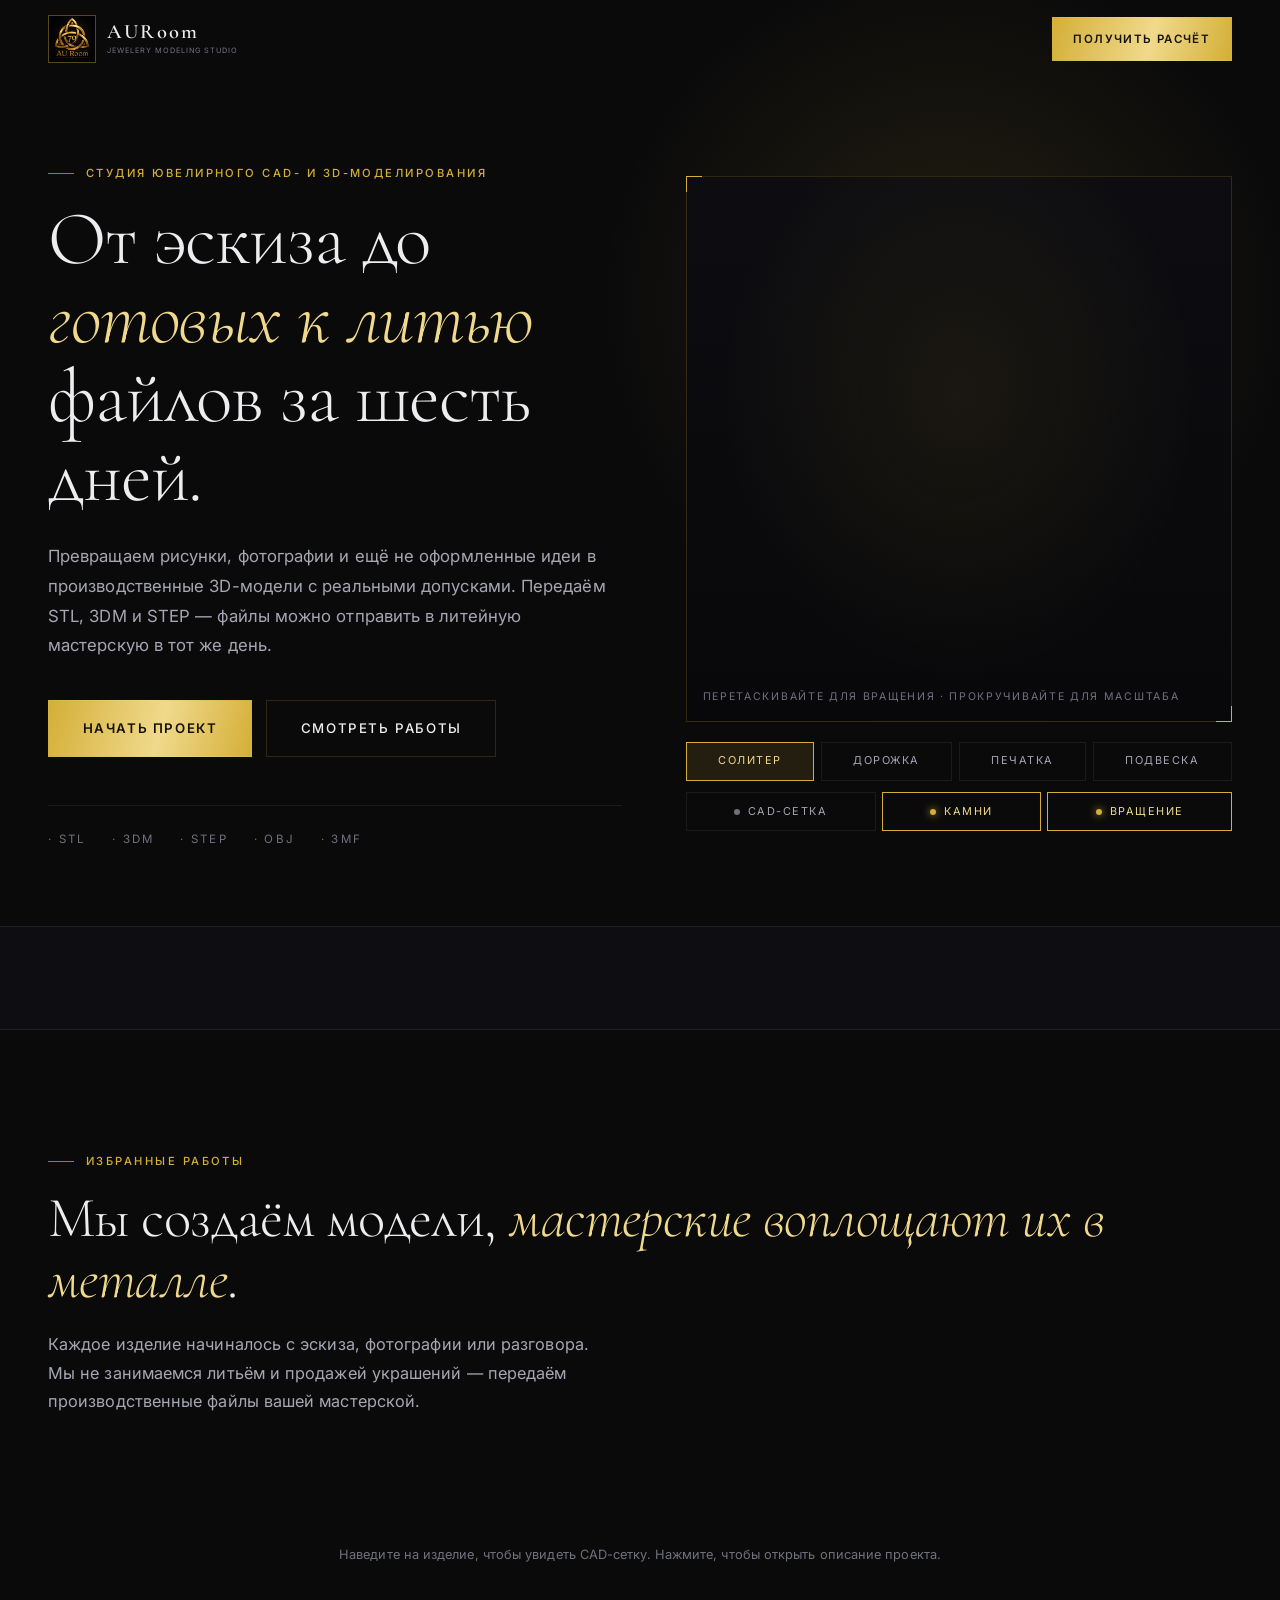
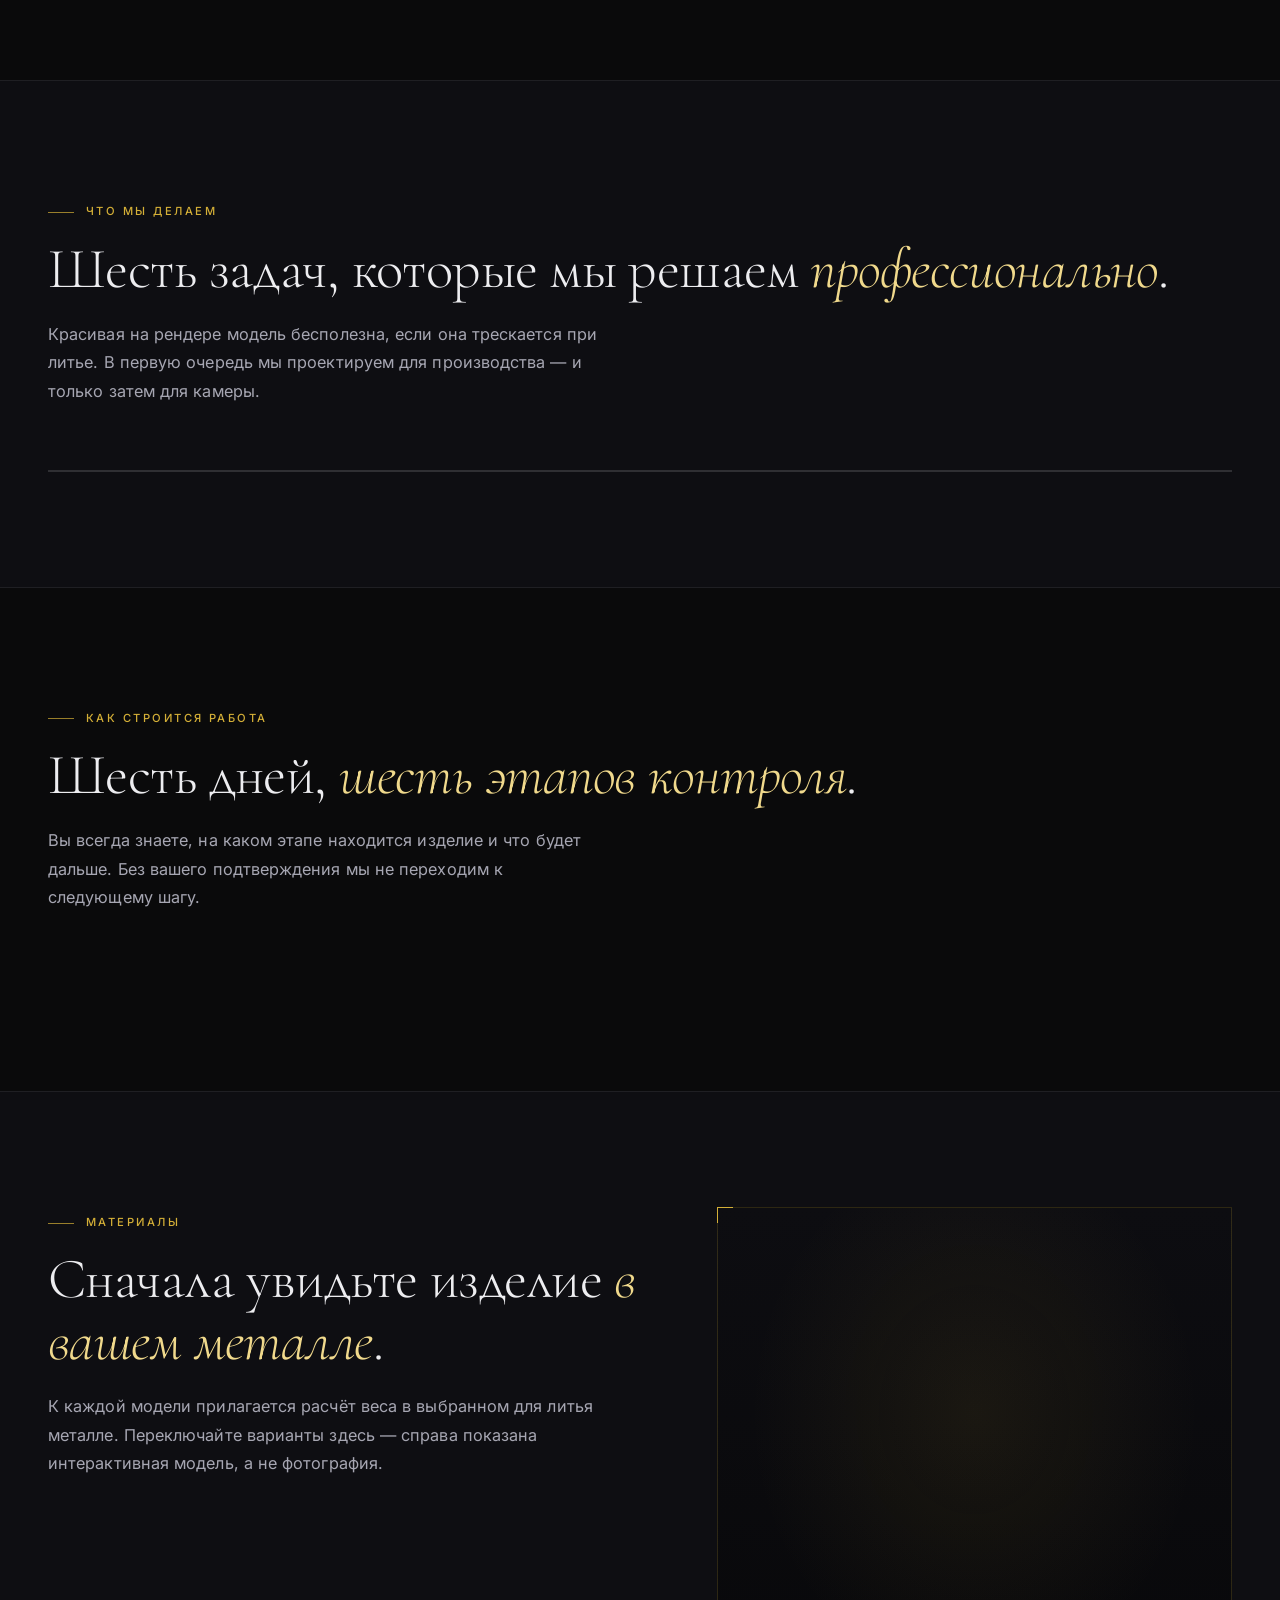
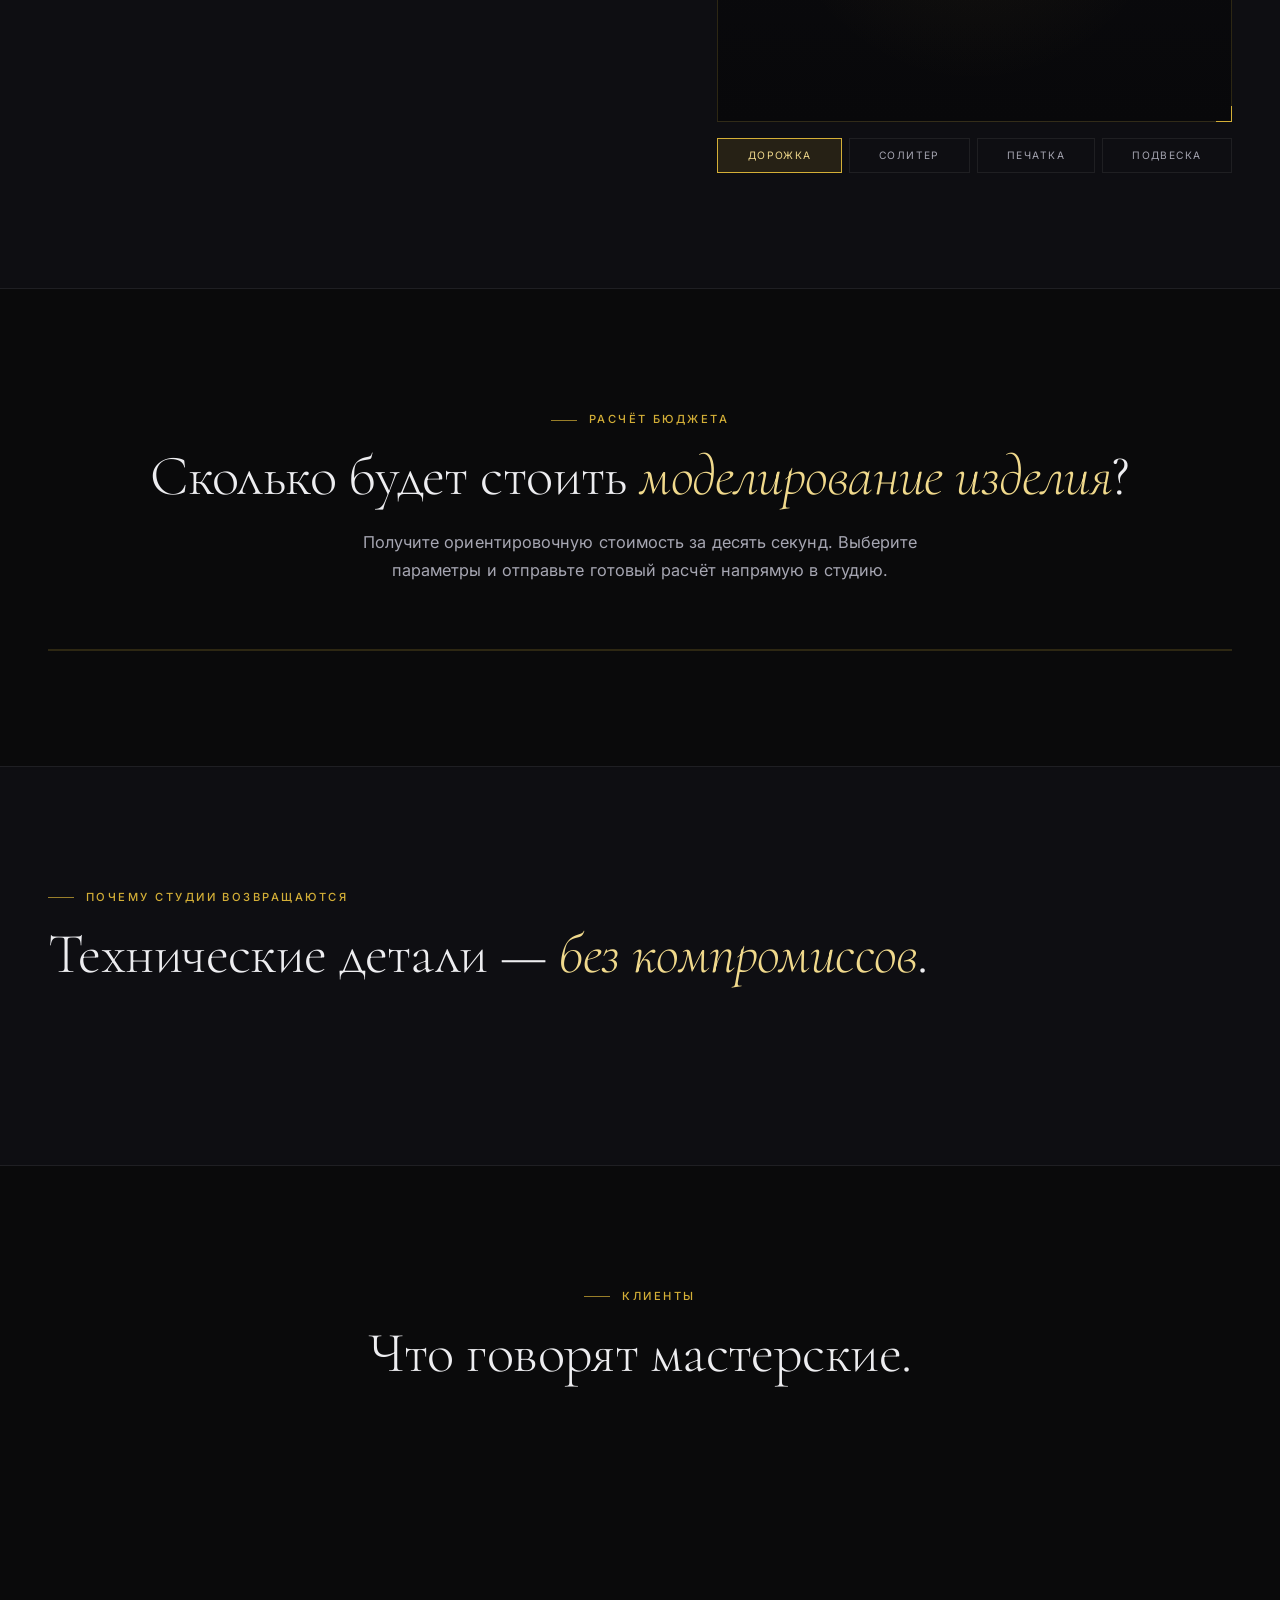
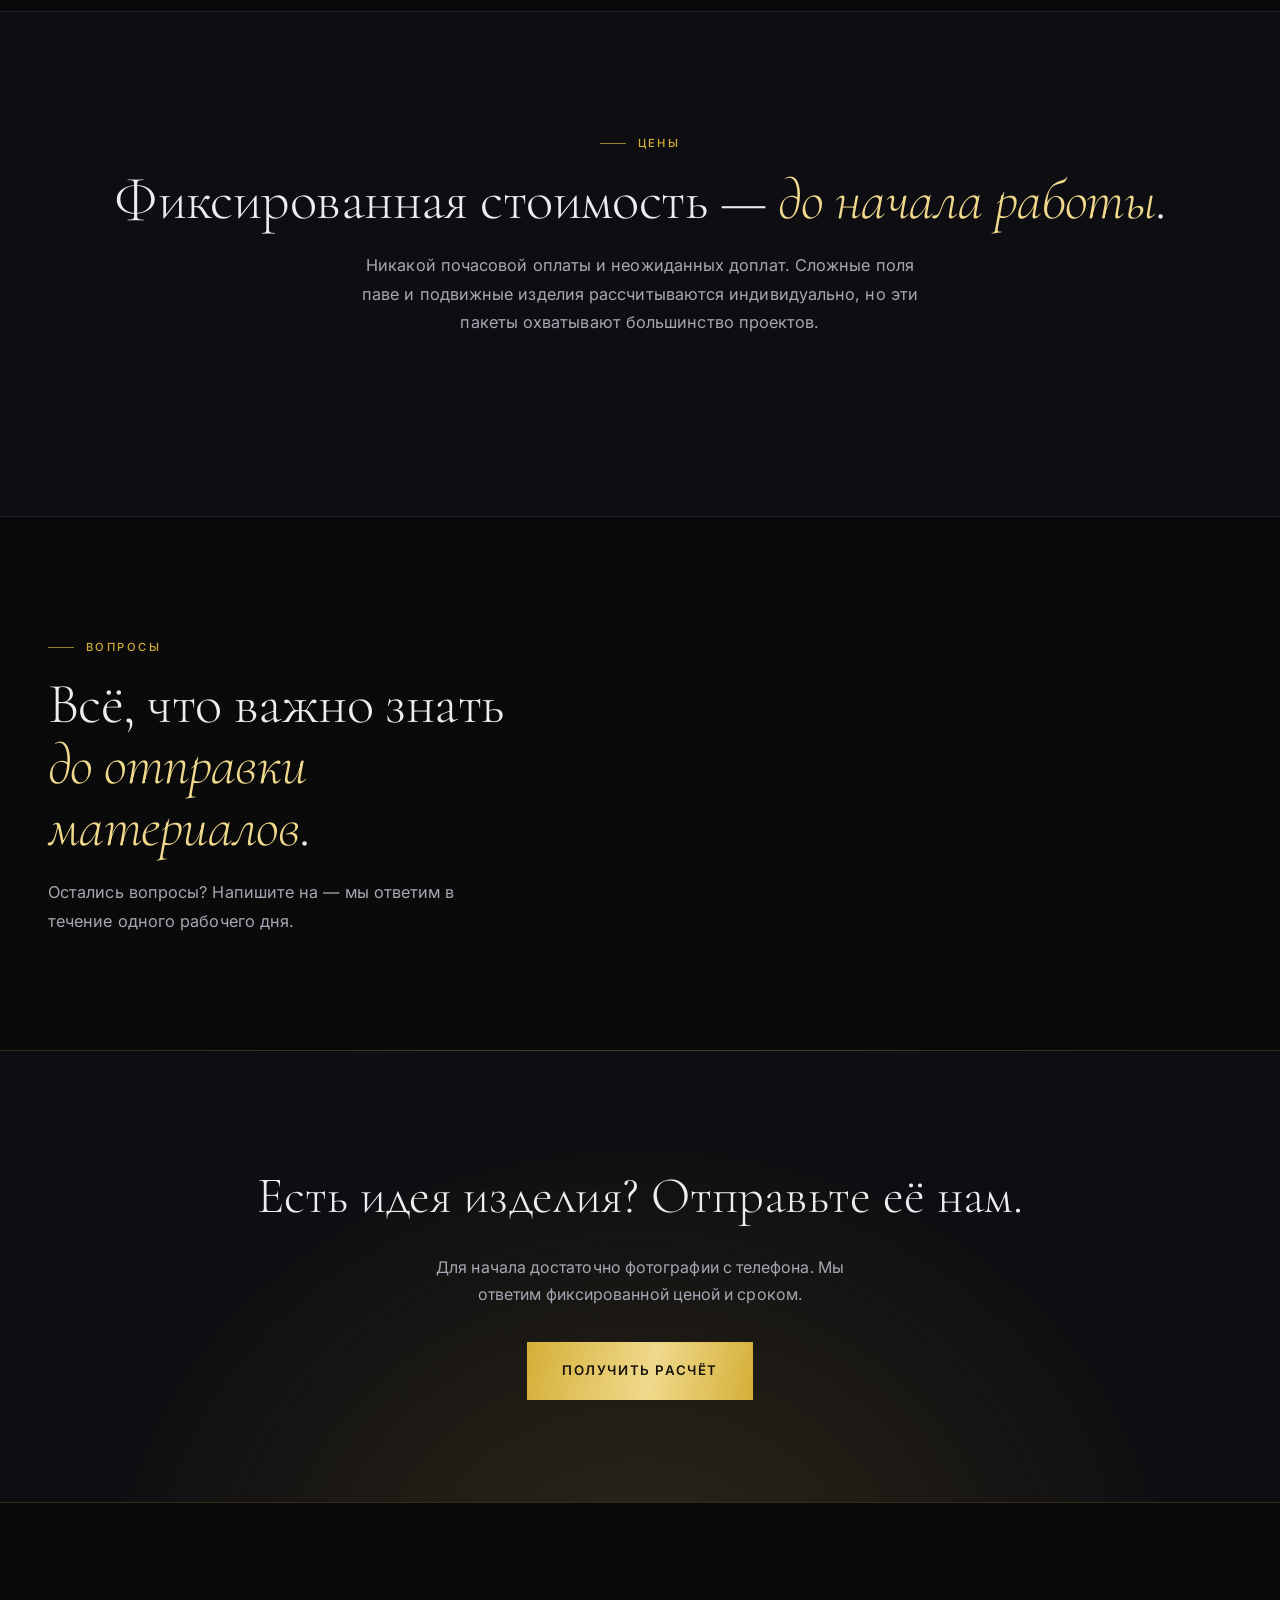
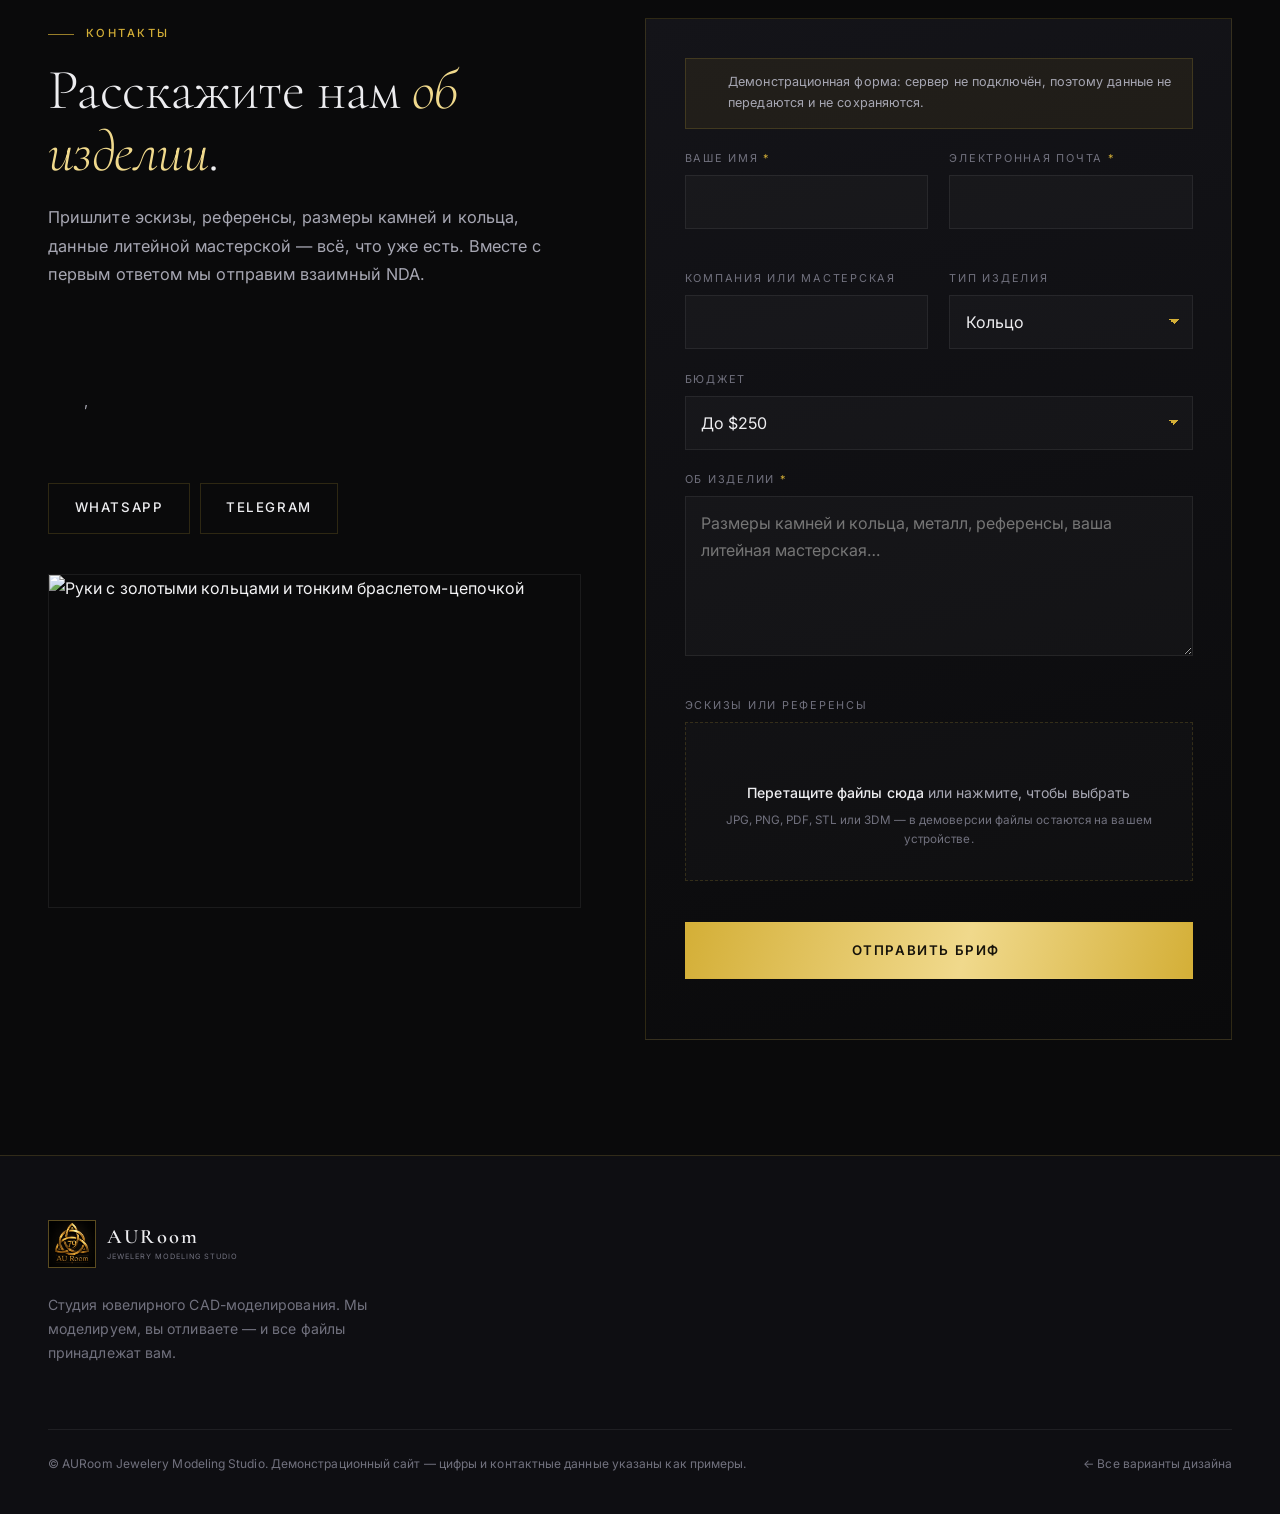
==== commit 7d63ae19: "Add Russian localization support and content for AURoom website - Integrated Russian data into main." ====
--- a/v1-dark-luxury/index.html
+++ b/v1-dark-luxury/index.html
@@ -1,16 +1,16 @@
 <!doctype html>
-<html lang="en">
+<html lang="ru">
 <head>
 <meta charset="utf-8">
 <meta name="viewport" content="width=device-width, initial-scale=1">
-<title>CADORO — Jewelry CAD Studio | From sketch to cast-ready</title>
-<meta name="description" content="CADORO is a jewelry CAD and 3D modelling studio. We turn sketches, photographs and ideas into production-grade models delivered as STL, 3DM and STEP files your casting house can run the same day.">
+<title>AURoom Jewelery Modeling Studio — ювелирное 3D-моделирование</title>
+<meta name="description" content="AURoom Jewelery Modeling Studio создаёт производственные 3D-модели ювелирных изделий по эскизам, фотографиям и идеям с передачей файлов STL, 3DM и STEP.">
 <meta name="theme-color" content="#0a0a0b">
 
 <meta property="og:type" content="website">
-<meta property="og:title" content="CADORO — Jewelry CAD Studio">
-<meta property="og:description" content="Production-grade jewelry 3D models delivered as STL, 3DM and STEP. First render in 48 hours.">
-<meta property="og:image" content="https://images.unsplash.com/photo-1605100804763-247f67b3557e?auto=format&fit=crop&w=1200&q=80">
+<meta property="og:title" content="AURoom Jewelery Modeling Studio">
+<meta property="og:description" content="Ювелирные 3D-модели, готовые к производству, в форматах STL, 3DM и STEP. Первый рендер за 48 часов.">
+<meta property="og:image" content="assets/auroom-logo.png">
 <meta name="twitter:card" content="summary_large_image">
 
 <link rel="preconnect" href="https://fonts.googleapis.com">
@@ -19,7 +19,7 @@
 <link href="https://fonts.googleapis.com/css2?family=Cormorant+Garamond:ital,wght@0,300;0,400;0,600;1,400&family=Inter:wght@300;400;500;600&display=swap" rel="stylesheet">
 <link rel="stylesheet" href="https://cdn.jsdelivr.net/npm/swiper@11.1.14/swiper-bundle.min.css">
 <link rel="stylesheet" href="css/style.css">
-<link rel="icon" href="data:image/svg+xml,<svg xmlns='http://www.w3.org/2000/svg' viewBox='0 0 32 32'><text y='26' font-size='26'>%F0%9F%92%8E</text></svg>">
+<link rel="icon" type="image/png" href="assets/auroom-logo.png">
 
 <script type="importmap">
 { "imports": {
@@ -32,18 +32,18 @@
 {
   "@context": "https://schema.org",
   "@type": "Organization",
-  "name": "CADORO",
-  "description": "Jewelry CAD and 3D modelling studio producing cast-ready models for jewellers, brands and casting houses.",
+  "name": "AURoom Jewelery Modeling Studio",
+  "description": "Студия ювелирного CAD- и 3D-моделирования, создающая готовые к литью модели для ювелиров, брендов и мастерских.",
   "foundingDate": "2016",
-  "email": "studio@cadoro.example",
+  "email": "studio@auroom.example",
   "telephone": "+1-555-018-4420",
   "address": { "@type": "PostalAddress", "streetAddress": "Studio 4, 118 Goldsmith Row", "addressLocality": "Lisbon", "addressCountry": "PT" },
   "makesOffer": {
     "@type": "Offer",
     "itemOffered": {
       "@type": "Service",
-      "name": "Jewelry CAD modelling",
-      "serviceType": "3D modelling for jewellery manufacturing"
+      "name": "Ювелирное CAD-моделирование",
+      "serviceType": "3D-моделирование для ювелирного производства"
     }
   }
 }
@@ -53,8 +53,8 @@
 
 <div class="preloader" aria-hidden="true">
   <div class="preloader-mark">
-    <svg viewBox="0 0 32 32" aria-hidden="true"><use href="#gem-mark"></use></svg>
-    <span>CADORO</span>
+    <img src="assets/auroom-logo.png" alt="">
+    <span>AURoom</span>
   </div>
 </div>
 
@@ -67,24 +67,24 @@
   </symbol>
 </svg>
 
-<a class="skip-link" href="#work">Skip to work</a>
+<a class="skip-link" href="#work">Перейти к работам</a>
 
 <!-- ══════════════════════════════════════════════ header ── -->
 <header class="site-header">
   <div class="shell header-inner">
-    <a class="logo" href="#top" aria-label="CADORO — home">
-      <svg class="logo-mark" viewBox="0 0 32 32" aria-hidden="true"><use href="#gem-mark"></use></svg>
-      <span class="logo-text">CADORO</span>
+    <a class="logo" href="#top" aria-label="AURoom — главная">
+      <img class="logo-mark" src="assets/auroom-logo.png" alt="">
+      <span class="logo-text">AURoom <small>Jewelery Modeling Studio</small></span>
     </a>
-    <nav class="nav" data-render="nav" aria-label="Primary"></nav>
-    <a class="btn btn--primary header-cta" href="#contact">Request a quote</a>
+    <nav class="nav" data-render="nav" aria-label="Основная навигация"></nav>
+    <a class="btn btn--primary header-cta" href="#contact">Получить расчёт</a>
     <button class="nav-toggle" type="button" aria-expanded="false" aria-controls="nav-drawer">
-      <span class="sr-only">Menu</span><span class="bar"></span><span class="bar"></span><span class="bar"></span>
+      <span class="sr-only">Меню</span><span class="bar"></span><span class="bar"></span><span class="bar"></span>
     </button>
   </div>
   <div class="nav-drawer" id="nav-drawer">
-    <nav data-render="nav-mobile" aria-label="Mobile"></nav>
-    <a class="btn btn--primary" href="#contact">Request a quote</a>
+    <nav data-render="nav-mobile" aria-label="Мобильная навигация"></nav>
+    <a class="btn btn--primary" href="#contact">Получить расчёт</a>
   </div>
 </header>
 
@@ -95,43 +95,43 @@
   <div class="hero-glow" aria-hidden="true"></div>
   <div class="shell hero-inner">
     <div class="hero-copy">
-      <span class="eyebrow">Jewelry CAD &amp; 3D modelling studio</span>
-      <h1 class="hero-title">From a sketch to <em>cast-ready</em> files in six days.</h1>
+      <span class="eyebrow">Студия ювелирного CAD- и 3D-моделирования</span>
+      <h1 class="hero-title">От эскиза до <em>готовых к литью</em> файлов за шесть дней.</h1>
       <p class="hero-lede">
-        We turn drawings, photographs and half-formed ideas into production-grade 3D models —
-        modelled to real manufacturing tolerances and delivered as STL, 3DM and STEP files your
-        casting house can run the same afternoon.
+        Превращаем рисунки, фотографии и ещё не оформленные идеи в производственные 3D-модели
+        с реальными допусками. Передаём STL, 3DM и STEP — файлы можно отправить в литейную
+        мастерскую в тот же день.
       </p>
       <div class="hero-actions">
-        <a class="btn btn--primary btn--lg" href="#contact">Start a project</a>
-        <a class="btn btn--ghost btn--lg" href="#work">See the work</a>
-      </div>
-      <ul class="hero-formats" aria-label="Delivery formats">
+        <a class="btn btn--primary btn--lg" href="#contact">Начать проект</a>
+        <a class="btn btn--ghost btn--lg" href="#work">Смотреть работы</a>
+      </div>
+      <ul class="hero-formats" aria-label="Форматы передачи">
         <li>STL</li><li>3DM</li><li>STEP</li><li>OBJ</li><li>3MF</li>
       </ul>
     </div>
 
     <div class="hero-stage">
       <div class="viewer" id="hero-viewer">
-        <canvas id="hero-canvas" aria-label="Interactive 3D model of a jewellery piece. Drag to orbit."></canvas>
+        <canvas id="hero-canvas" aria-label="Интерактивная 3D-модель ювелирного изделия. Перетаскивайте для вращения."></canvas>
         <div class="viewer-fallback" hidden>
-          <img src="https://images.unsplash.com/photo-1605100804763-247f67b3557e?auto=format&fit=crop&w=900&q=80" alt="Halo diamond ring rendered from a CADORO model">
-          <p>Your browser has no WebGL support, so the interactive model is shown as a still render.</p>
-        </div>
-        <span class="viewer-hint">Drag to orbit · scroll to zoom</span>
+          <img src="https://images.unsplash.com/photo-1605100804763-247f67b3557e?auto=format&fit=crop&w=900&q=80" alt="Рендер кольца с бриллиантовым гало от AURoom">
+          <p>Ваш браузер не поддерживает WebGL, поэтому вместо интерактивной модели показан статичный рендер.</p>
+        </div>
+        <span class="viewer-hint">Перетаскивайте для вращения · прокручивайте для масштаба</span>
       </div>
 
       <div class="vc">
-        <div class="vc-group" role="group" aria-label="Choose a model">
-          <button type="button" class="vc-btn is-active" data-model="solitaire">Solitaire</button>
-          <button type="button" class="vc-btn" data-model="eternity">Eternity</button>
-          <button type="button" class="vc-btn" data-model="signet">Signet</button>
-          <button type="button" class="vc-btn" data-model="pendant">Pendant</button>
-        </div>
-        <div class="vc-group vc-group--toggles" role="group" aria-label="Display options">
-          <button type="button" class="vc-toggle" data-toggle="wireframe" aria-pressed="false">CAD mesh</button>
-          <button type="button" class="vc-toggle is-active" data-toggle="gems" aria-pressed="true">Stones</button>
-          <button type="button" class="vc-toggle is-active" data-toggle="spin" aria-pressed="true">Spin</button>
+        <div class="vc-group" role="group" aria-label="Выберите модель">
+          <button type="button" class="vc-btn is-active" data-model="solitaire">Солитер</button>
+          <button type="button" class="vc-btn" data-model="eternity">Дорожка</button>
+          <button type="button" class="vc-btn" data-model="signet">Печатка</button>
+          <button type="button" class="vc-btn" data-model="pendant">Подвеска</button>
+        </div>
+        <div class="vc-group vc-group--toggles" role="group" aria-label="Параметры отображения">
+          <button type="button" class="vc-toggle" data-toggle="wireframe" aria-pressed="false">CAD-сетка</button>
+          <button type="button" class="vc-toggle is-active" data-toggle="gems" aria-pressed="true">Камни</button>
+          <button type="button" class="vc-toggle is-active" data-toggle="spin" aria-pressed="true">Вращение</button>
         </div>
       </div>
     </div>
@@ -139,7 +139,7 @@
 </section>
 
 <!-- ══════════════════════════════════════════════ trust bar ── -->
-<section class="stats-band" aria-label="Studio at a glance">
+<section class="stats-band" aria-label="Студия в цифрах">
   <div class="shell stats-grid" data-render="stats"></div>
 </section>
 
@@ -147,17 +147,17 @@
 <section class="section" id="work">
   <div class="shell">
     <header class="section-head">
-      <span class="eyebrow">Selected work</span>
-      <h2 class="section-title">Pieces we modelled, <em>cast by other people</em>.</h2>
-      <p class="section-lede">
-        Every piece below started as a sketch, a photograph or a conversation. We do not cast or
-        sell jewellery ourselves — we hand the files to your workshop and step out of the way.
-      </p>
-    </header>
-
-    <div class="filters" data-render="filters" role="group" aria-label="Filter work by category"></div>
+      <span class="eyebrow">Избранные работы</span>
+      <h2 class="section-title">Мы создаём модели, <em>мастерские воплощают их в металле</em>.</h2>
+      <p class="section-lede">
+        Каждое изделие начиналось с эскиза, фотографии или разговора. Мы не занимаемся литьём
+        и продажей украшений — передаём производственные файлы вашей мастерской.
+      </p>
+    </header>
+
+    <div class="filters" data-render="filters" role="group" aria-label="Фильтр работ по категории"></div>
     <div class="pf-grid" data-render="portfolio"></div>
-    <p class="pf-note">Hover a piece to see the CAD mesh underneath. Click for the full case notes.</p>
+    <p class="pf-note">Наведите на изделие, чтобы увидеть CAD-сетку. Нажмите, чтобы открыть описание проекта.</p>
   </div>
 </section>
 
@@ -165,11 +165,11 @@
 <section class="section section--alt" id="services">
   <div class="shell">
     <header class="section-head">
-      <span class="eyebrow">What we do</span>
-      <h2 class="section-title">Six things we do <em>properly</em>.</h2>
-      <p class="section-lede">
-        A model that renders beautifully but cracks on the casting tree is worthless. Everything
-        here is built for the workshop first and the camera second.
+      <span class="eyebrow">Что мы делаем</span>
+      <h2 class="section-title">Шесть задач, которые мы решаем <em>профессионально</em>.</h2>
+      <p class="section-lede">
+        Красивая на рендере модель бесполезна, если она трескается при литье. В первую очередь
+        мы проектируем для производства — и только затем для камеры.
       </p>
     </header>
     <div class="svc-grid" data-render="services"></div>
@@ -180,11 +180,11 @@
 <section class="section" id="process">
   <div class="shell">
     <header class="section-head">
-      <span class="eyebrow">How it runs</span>
-      <h2 class="section-title">Six days, <em>six checkpoints</em>.</h2>
-      <p class="section-lede">
-        You always know what stage your piece is at and what is coming next. Nothing moves forward
-        without your sign-off.
+      <span class="eyebrow">Как строится работа</span>
+      <h2 class="section-title">Шесть дней, <em>шесть этапов контроля</em>.</h2>
+      <p class="section-lede">
+        Вы всегда знаете, на каком этапе находится изделие и что будет дальше. Без вашего
+        подтверждения мы не переходим к следующему шагу.
       </p>
     </header>
     <ol class="steps" data-render="process"></ol>
@@ -195,29 +195,29 @@
 <section class="section section--alt" id="materials">
   <div class="shell materials-inner">
     <div class="materials-copy">
-      <span class="eyebrow">Materials</span>
-      <h2 class="section-title">See it in <em>your</em> metal first.</h2>
-      <p class="section-lede">
-        Every model is delivered with a weight estimate in the metal you intend to cast. Switch
-        between them here — the model on the right is live, not a photograph.
-      </p>
-      <div class="metals" data-render="metals" role="group" aria-label="Choose a metal"></div>
+      <span class="eyebrow">Материалы</span>
+      <h2 class="section-title">Сначала увидьте изделие <em>в вашем металле</em>.</h2>
+      <p class="section-lede">
+        К каждой модели прилагается расчёт веса в выбранном для литья металле. Переключайте
+        варианты здесь — справа показана интерактивная модель, а не фотография.
+      </p>
+      <div class="metals" data-render="metals" role="group" aria-label="Выберите металл"></div>
       <div class="cap-grid" data-render="capabilities"></div>
     </div>
     <div class="materials-stage">
       <div class="viewer viewer--square">
-        <canvas id="materials-canvas" aria-label="Interactive 3D model showing the selected metal."></canvas>
+        <canvas id="materials-canvas" aria-label="Интерактивная 3D-модель в выбранном металле."></canvas>
         <div class="viewer-fallback" hidden>
-          <img src="https://images.unsplash.com/photo-1608042314453-ae338d80c427?auto=format&fit=crop&w=900&q=80" alt="Gold rings set with cabochon stones">
-          <p>WebGL is unavailable, so a still render is shown instead.</p>
+          <img src="https://images.unsplash.com/photo-1608042314453-ae338d80c427?auto=format&fit=crop&w=900&q=80" alt="Золотые кольца с кабошонами">
+          <p>WebGL недоступен, поэтому показан статичный рендер.</p>
         </div>
       </div>
       <div class="vc vc--compact">
-        <div class="vc-group" role="group" aria-label="Choose a model">
-          <button type="button" class="vc-btn is-active" data-model="eternity">Eternity</button>
-          <button type="button" class="vc-btn" data-model="solitaire">Solitaire</button>
-          <button type="button" class="vc-btn" data-model="signet">Signet</button>
-          <button type="button" class="vc-btn" data-model="pendant">Pendant</button>
+        <div class="vc-group" role="group" aria-label="Выберите модель">
+          <button type="button" class="vc-btn is-active" data-model="eternity">Дорожка</button>
+          <button type="button" class="vc-btn" data-model="solitaire">Солитер</button>
+          <button type="button" class="vc-btn" data-model="signet">Печатка</button>
+          <button type="button" class="vc-btn" data-model="pendant">Подвеска</button>
         </div>
       </div>
     </div>
@@ -228,11 +228,11 @@
 <section class="section" id="estimator">
   <div class="shell">
     <header class="section-head section-head--center">
-      <span class="eyebrow">Budget check</span>
-      <h2 class="section-title">What will your piece <em>cost to model</em>?</h2>
-      <p class="section-lede">
-        A rough band in ten seconds, so you know whether to keep reading. Move the sliders, then
-        send the brief straight through to the studio.
+      <span class="eyebrow">Расчёт бюджета</span>
+      <h2 class="section-title">Сколько будет стоить <em>моделирование изделия</em>?</h2>
+      <p class="section-lede">
+        Получите ориентировочную стоимость за десять секунд. Выберите параметры и отправьте
+        готовый расчёт напрямую в студию.
       </p>
     </header>
     <div class="estimator" data-render="estimator"></div>
@@ -243,8 +243,8 @@
 <section class="section section--alt" id="why">
   <div class="shell">
     <header class="section-head">
-      <span class="eyebrow">Why studios keep coming back</span>
-      <h2 class="section-title">The boring parts, <em>done right</em>.</h2>
+      <span class="eyebrow">Почему студии возвращаются</span>
+      <h2 class="section-title">Технические детали — <em>без компромиссов</em>.</h2>
     </header>
     <div class="why-grid" data-render="why"></div>
   </div>
@@ -254,8 +254,8 @@
 <section class="section" id="clients">
   <div class="shell">
     <header class="section-head section-head--center">
-      <span class="eyebrow">Clients</span>
-      <h2 class="section-title">What the workshops say.</h2>
+      <span class="eyebrow">Клиенты</span>
+      <h2 class="section-title">Что говорят мастерские.</h2>
     </header>
     <div class="swiper tm-swiper">
       <div class="swiper-wrapper" data-render="testimonials"></div>
@@ -268,11 +268,11 @@
 <section class="section section--alt" id="pricing">
   <div class="shell">
     <header class="section-head section-head--center">
-      <span class="eyebrow">Pricing</span>
-      <h2 class="section-title">Fixed prices, <em>quoted before we start</em>.</h2>
-      <p class="section-lede">
-        No hourly billing and no surprises. Complex pavé fields and articulated pieces are quoted
-        individually, but the bands below cover most of what comes through the studio.
+      <span class="eyebrow">Цены</span>
+      <h2 class="section-title">Фиксированная стоимость — <em>до начала работы</em>.</h2>
+      <p class="section-lede">
+        Никакой почасовой оплаты и неожиданных доплат. Сложные поля паве и подвижные изделия
+        рассчитываются индивидуально, но эти пакеты охватывают большинство проектов.
       </p>
     </header>
     <div class="price-grid" data-render="pricing"></div>
@@ -283,12 +283,12 @@
 <section class="section" id="faq">
   <div class="shell faq-inner">
     <header class="section-head">
-      <span class="eyebrow">Questions</span>
-      <h2 class="section-title">Before you send <em>anything</em>.</h2>
-      <p class="section-lede">
-        Still unsure? Write to
+      <span class="eyebrow">Вопросы</span>
+      <h2 class="section-title">Всё, что важно знать <em>до отправки материалов</em>.</h2>
+      <p class="section-lede">
+        Остались вопросы? Напишите на
         <a data-brand-href="email" href="#"><span data-brand="email"></span></a>
-        and a human answers within one working day.
+        — мы ответим в течение одного рабочего дня.
       </p>
     </header>
     <div class="faq-list" data-render="faq"></div>
@@ -298,9 +298,9 @@
 <!-- ══════════════════════════════════════════════ cta ── -->
 <section class="cta-band">
   <div class="shell cta-inner">
-    <h2>Have a design in mind? Send it over.</h2>
-    <p>A photograph on a phone is enough to start. We reply with a fixed price and a date.</p>
-    <a class="btn btn--primary btn--lg" href="#contact">Request a quote</a>
+    <h2>Есть идея изделия? Отправьте её нам.</h2>
+    <p>Для начала достаточно фотографии с телефона. Мы ответим фиксированной ценой и сроком.</p>
+    <a class="btn btn--primary btn--lg" href="#contact">Получить расчёт</a>
   </div>
 </section>
 
@@ -308,11 +308,11 @@
 <section class="section" id="contact">
   <div class="shell contact-inner">
     <div class="contact-copy">
-      <span class="eyebrow">Contact</span>
-      <h2 class="section-title">Tell us about <em>the piece</em>.</h2>
-      <p class="section-lede">
-        Sketches, references, stone sizes, finger size, the casting house you use — anything you
-        have. A mutual NDA comes back with our first reply.
+      <span class="eyebrow">Контакты</span>
+      <h2 class="section-title">Расскажите нам <em>об изделии</em>.</h2>
+      <p class="section-lede">
+        Пришлите эскизы, референсы, размеры камней и кольца, данные литейной мастерской — всё,
+        что уже есть. Вместе с первым ответом мы отправим взаимный NDA.
       </p>
 
       <ul class="contact-list">
@@ -341,24 +341,24 @@
 
       <figure class="contact-photo">
         <img src="https://images.unsplash.com/photo-1596944924616-7b38e7cfac36?auto=format&fit=crop&w=1200&q=80"
-             alt="Hands wearing gold rings and a fine chain bracelet" loading="lazy">
+             alt="Руки с золотыми кольцами и тонким браслетом-цепочкой" loading="lazy">
       </figure>
     </div>
 
     <form class="contact-form" id="contact-form" novalidate>
       <p class="form-demo">
         <i data-lucide="info" aria-hidden="true"></i>
-        Demo form — this build has no backend, so nothing is transmitted or stored.
+        Демонстрационная форма: сервер не подключён, поэтому данные не передаются и не сохраняются.
       </p>
 
       <div class="field-row">
         <label class="field">
-          <span class="field-label">Your name <em>*</em></span>
+          <span class="field-label">Ваше имя <em>*</em></span>
           <input class="field-input" id="f-name" name="name" type="text" autocomplete="name" required>
           <span class="field-error" aria-live="polite"></span>
         </label>
         <label class="field">
-          <span class="field-label">Email <em>*</em></span>
+          <span class="field-label">Электронная почта <em>*</em></span>
           <input class="field-input" id="f-email" name="email" type="email" autocomplete="email" required>
           <span class="field-error" aria-live="polite"></span>
         </label>
@@ -366,47 +366,47 @@
 
       <div class="field-row">
         <label class="field">
-          <span class="field-label">Company or workshop</span>
+          <span class="field-label">Компания или мастерская</span>
           <input class="field-input" id="f-company" name="company" type="text" autocomplete="organization">
         </label>
         <label class="field">
-          <span class="field-label">Type of piece</span>
+          <span class="field-label">Тип изделия</span>
           <select class="field-input" id="f-type" name="type">
-            <option>Ring</option><option>Pendant / charm</option><option>Earrings</option>
-            <option>Bracelet / bangle</option><option>Matching set</option><option>Something else</option>
+            <option>Кольцо</option><option>Подвеска / шарм</option><option>Серьги</option>
+            <option>Браслет</option><option>Комплект</option><option>Другое</option>
           </select>
         </label>
       </div>
 
       <label class="field">
-        <span class="field-label">Budget band</span>
+        <span class="field-label">Бюджет</span>
         <select class="field-input" id="f-budget" name="budget">
-          <option>Under $250</option><option>$250 – $500</option><option>$500 – $1,000</option>
-          <option>$1,000+</option><option>Not sure yet</option>
+          <option>До $250</option><option>$250–$500</option><option>$500–$1 000</option>
+          <option>Более $1 000</option><option>Пока не знаю</option>
         </select>
       </label>
 
       <label class="field">
-        <span class="field-label">About the piece <em>*</em></span>
+        <span class="field-label">Об изделии <em>*</em></span>
         <textarea class="field-input" id="f-message" name="message" rows="5" required
-                  placeholder="Stone sizes, finger size, metal, references, the casting house you use…"></textarea>
+                  placeholder="Размеры камней и кольца, металл, референсы, ваша литейная мастерская…"></textarea>
         <span class="field-error" aria-live="polite"></span>
       </label>
 
       <div class="field">
-        <span class="field-label">Sketches or references</span>
+        <span class="field-label">Эскизы или референсы</span>
         <div class="dropzone" id="f-drop" role="button" tabindex="0"
              aria-describedby="f-drop-help">
           <i data-lucide="upload" aria-hidden="true"></i>
-          <span><strong>Drop files here</strong> or click to browse</span>
-          <small id="f-drop-help">JPG, PNG, PDF, STL or 3DM — files stay on your device in this demo.</small>
+          <span><strong>Перетащите файлы сюда</strong> или нажмите, чтобы выбрать</span>
+          <small id="f-drop-help">JPG, PNG, PDF, STL или 3DM — в демоверсии файлы остаются на вашем устройстве.</small>
         </div>
         <input type="file" id="f-file" multiple hidden>
         <ul class="filelist" id="f-filelist"></ul>
       </div>
 
       <button class="btn btn--primary btn--lg form-submit" id="form-submit" type="submit">
-        <span>Send the brief</span>
+        <span>Отправить бриф</span>
         <i data-lucide="arrow-right" aria-hidden="true"></i>
       </button>
       <p class="form-status" id="form-status" role="status" tabindex="-1"></p>
@@ -420,14 +420,14 @@
 <footer class="site-footer">
   <div class="shell footer-inner">
     <div class="footer-brand">
-      <a class="logo" href="#top" aria-label="CADORO — home">
-        <svg class="logo-mark" viewBox="0 0 32 32" aria-hidden="true"><use href="#gem-mark"></use></svg>
-        <span class="logo-text">CADORO</span>
+      <a class="logo" href="#top" aria-label="AURoom — главная">
+        <img class="logo-mark" src="assets/auroom-logo.png" alt="">
+        <span class="logo-text">AURoom <small>Jewelery Modeling Studio</small></span>
       </a>
-      <p>Jewelry CAD studio. We model, you cast — and the files are yours outright.</p>
+      <p>Студия ювелирного CAD-моделирования. Мы моделируем, вы отливаете — и все файлы принадлежат вам.</p>
       <div class="socials" data-render="socials"></div>
     </div>
-    <nav class="footer-nav" data-render="footer-nav" aria-label="Footer"></nav>
+    <nav class="footer-nav" data-render="footer-nav" aria-label="Навигация в подвале"></nav>
     <div class="footer-contact">
       <a data-brand-href="email" href="#"><span data-brand="email"></span></a>
       <a data-brand-href="phone" href="#"><span data-brand="phone"></span></a>
@@ -435,8 +435,8 @@
     </div>
   </div>
   <div class="shell footer-legal">
-    <span>© <span data-year></span> CADORO. Demo site — placeholder company, figures and contact details.</span>
-    <a href="../index.html">← All design variants</a>
+    <span>© <span data-year></span> AURoom Jewelery Modeling Studio. Демонстрационный сайт — цифры и контактные данные указаны как примеры.</span>
+    <a href="../index.html">← Все варианты дизайна</a>
   </div>
 </footer>
 
--- a/v1-dark-luxury/css/style.css
+++ b/v1-dark-luxury/css/style.css
@@ -157,12 +157,16 @@
 @keyframes preloader-bail { to { opacity: 0; visibility: hidden; } }
 .preloader.is-done { opacity: 0; visibility: hidden; }
 .preloader-mark { display: grid; justify-items: center; gap: 1rem; color: var(--gold); }
-.preloader-mark svg { width: 46px; height: 46px; animation: spin 2.4s linear infinite; }
+.preloader-mark img {
+  width: 108px; height: 108px; object-fit: contain;
+  box-shadow: 0 0 44px rgba(212, 175, 55, 0.18);
+  animation: preloader-pulse 2.4s var(--ease) infinite;
+}
 .preloader-mark span {
   font-size: 0.72rem; letter-spacing: 0.42em; text-transform: uppercase;
   color: var(--text-3);
 }
-@keyframes spin { to { transform: rotate(360deg); } }
+@keyframes preloader-pulse { 50% { transform: scale(1.04); filter: brightness(1.15); } }
 
 /* ── header ────────────────────────────────────────────────────────────── */
 
@@ -178,17 +182,25 @@
 }
 .header-inner {
   height: var(--header-h);
-  display: flex; align-items: center; gap: 2rem;
+  display: flex; align-items: center; gap: clamp(1rem, 2vw, 2rem);
 }
 
 .logo { display: inline-flex; align-items: center; gap: 0.7rem; color: var(--gold); }
-.logo-mark { width: 28px; height: 28px; flex: none; }
+.logo-mark {
+  width: 48px; height: 48px; flex: none; object-fit: contain;
+  border: 1px solid rgba(212, 175, 55, 0.38);
+}
 .logo-text {
-  font-family: var(--serif); font-size: 1.35rem; font-weight: 600;
-  letter-spacing: 0.24em; color: var(--text);
-}
-
-.nav { display: flex; gap: 2rem; margin-left: auto; }
+  display: grid;
+  font-family: var(--serif); font-size: 1.28rem; font-weight: 600;
+  line-height: 1; letter-spacing: 0.12em; color: var(--text);
+}
+.logo-text small {
+  margin-top: 0.32rem; font-family: var(--sans); font-size: 0.46rem; font-weight: 400;
+  line-height: 1.2; letter-spacing: 0.13em; text-transform: uppercase; color: var(--text-3);
+}
+
+.nav { display: flex; gap: clamp(1rem, 1.7vw, 2rem); margin-left: auto; }
 .nav-link {
   position: relative;
   font-size: 0.78rem; letter-spacing: 0.14em; text-transform: uppercase;
